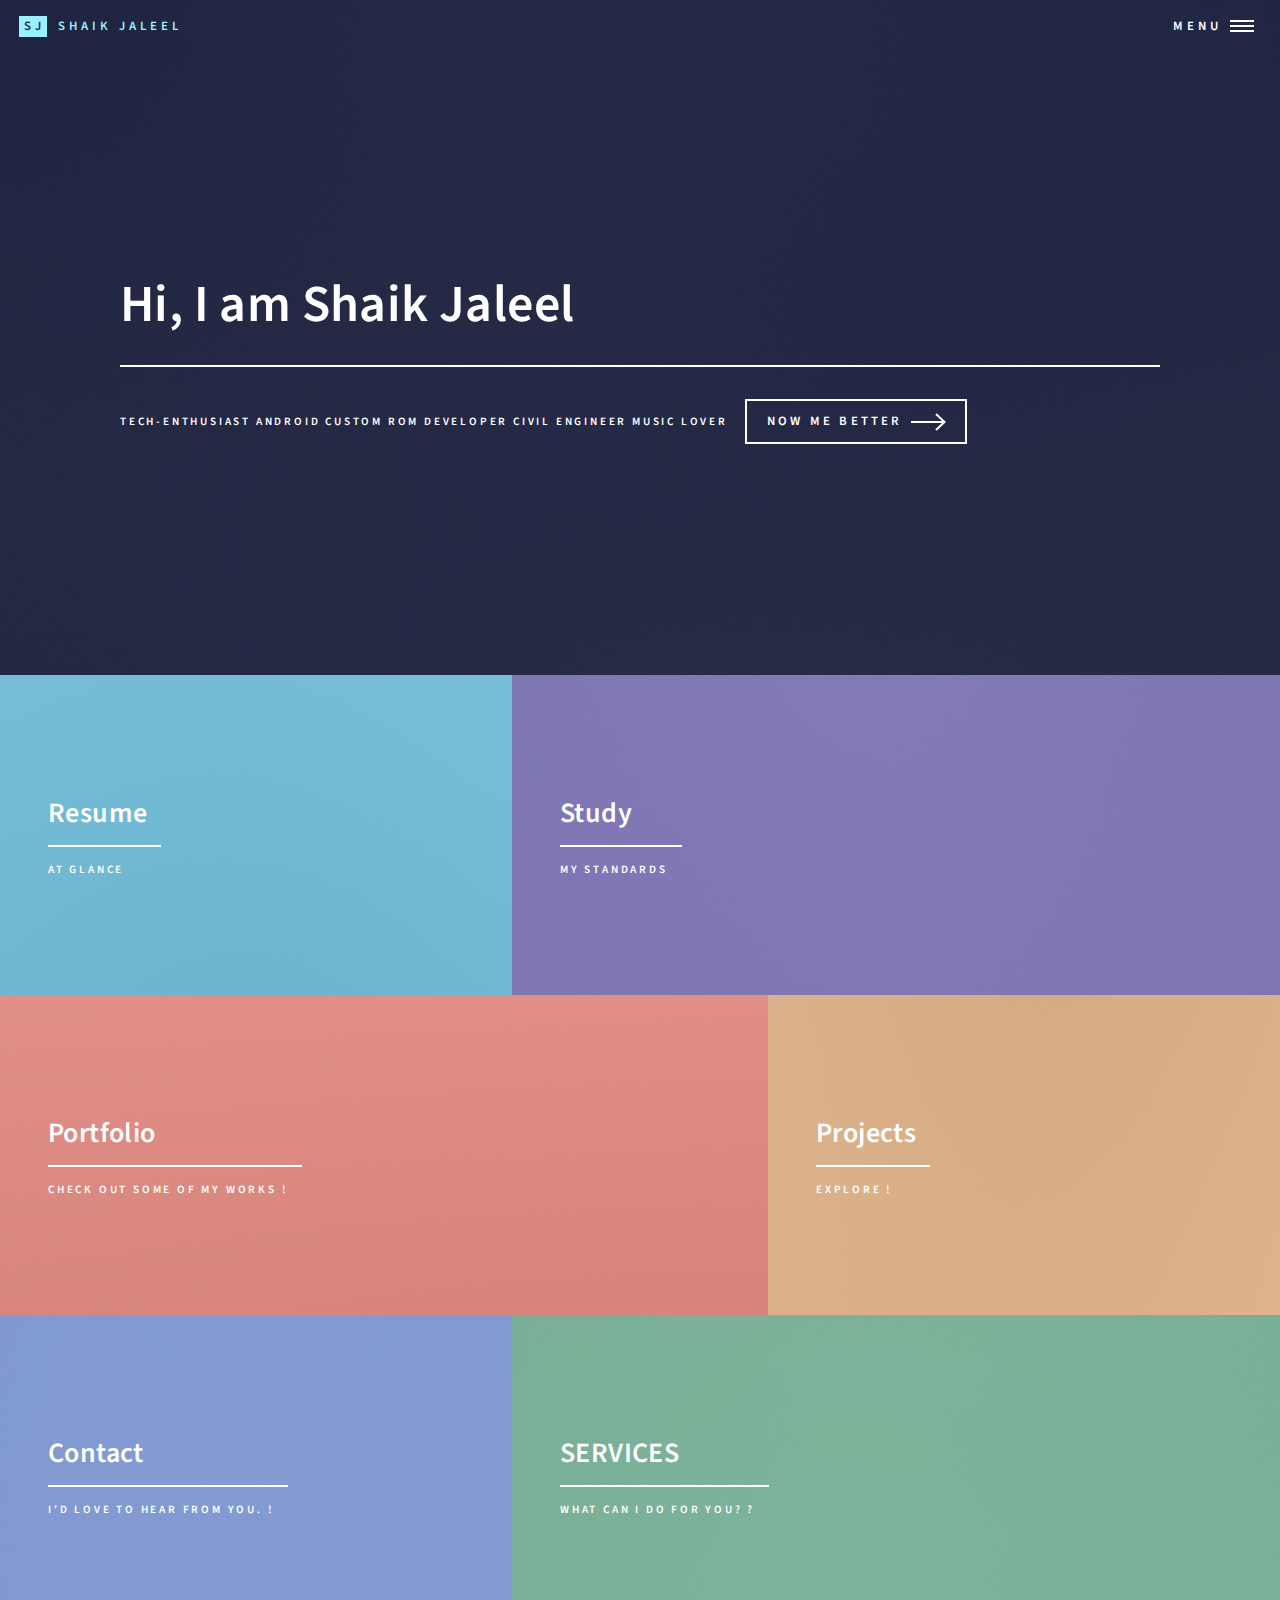
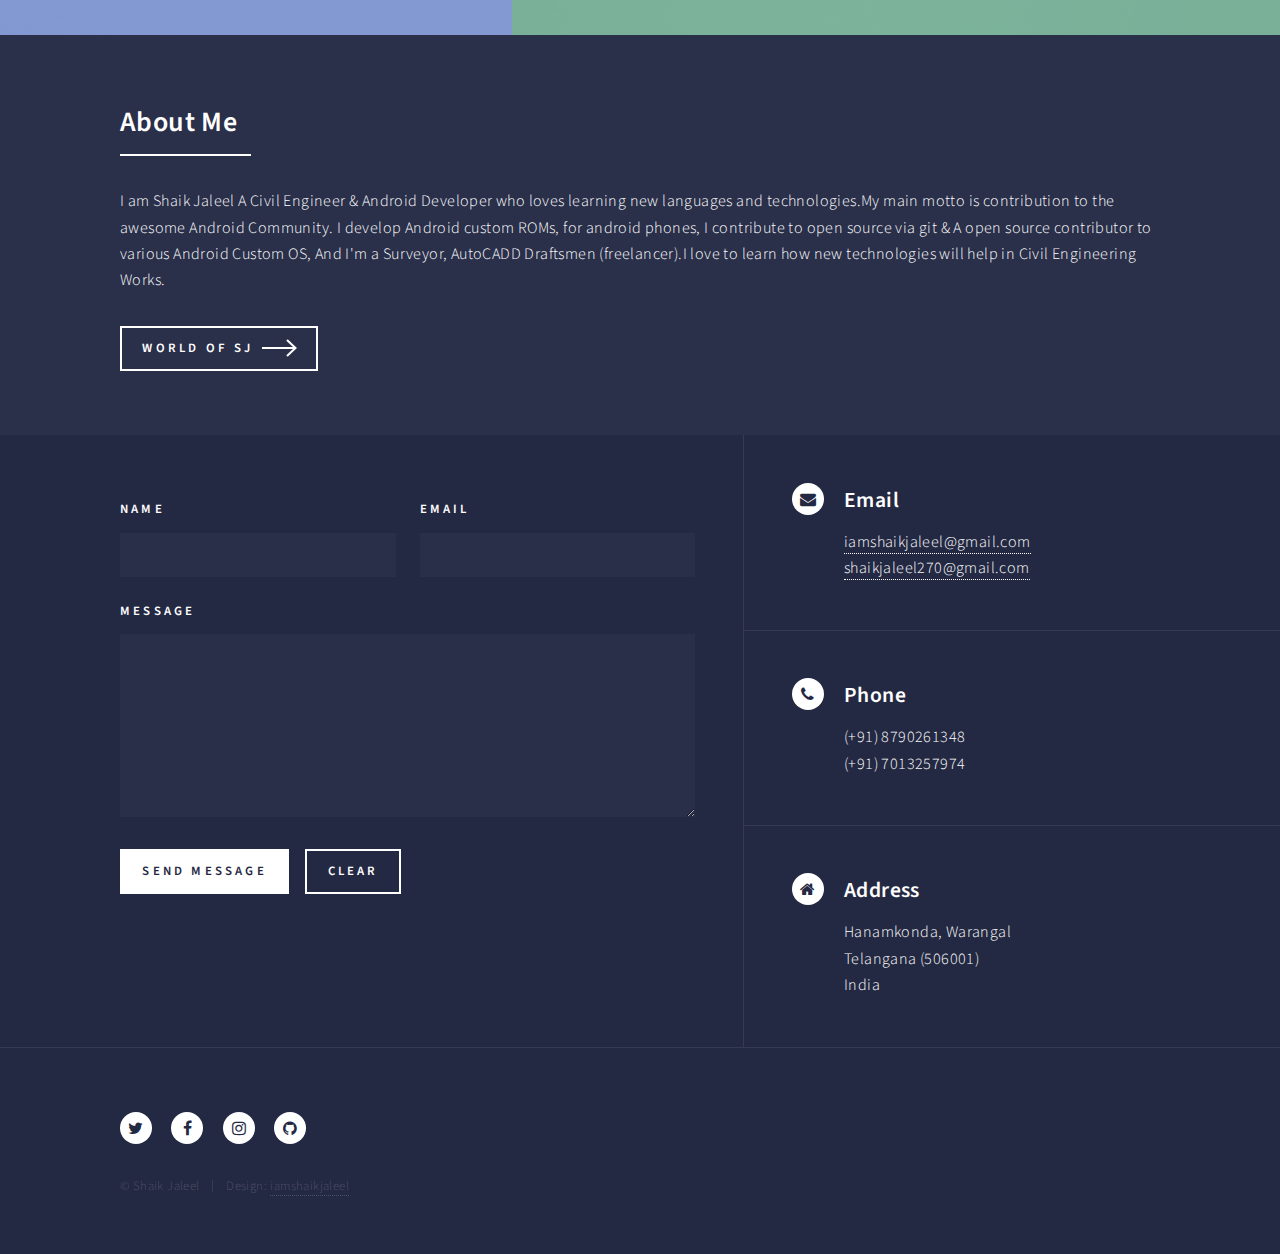
==== index.html @ 9d5ef60d "fix lol" ====
<!DOCTYPE HTML>
<!--
	Forty by HTML5 UP
	html5up.net | @ajlkn
	Free for personal and commercial use under the CCA 3.0 license (html5up.net/license)
-->
<html>

<head>

 <meta name="google-site-verification"
             content="<meta name="google-site-verification" content="e5od22ogJ0ku4isVLLpZlSf-XJxMcxg6AUhNU_CWEAk" />
			 
   <meta charset="utf-8">
	<title>Shaik Jaleel</title>
	<meta name="description" content="Shaik Jaleel is a passionate Tech-Enthusiast and developer.He is interested in Android custom Rom development &amp; web development">
	<meta name="author" content="shaik jaleel">
  <meta name="title" content="shaik jaleel ">
  <meta name="keywords" content="shaik jaleel,iamsj7,iamsj,iamshaikjaleel,jaleel,shaik,jalebi,a6000,xda,web developer,android,custom roms,hanamkonda,warangal,hyderabad,telangana,">
  <meta name="abstract" content="Shaik Jaleel is a passionate Tech-Enthusiast and developer.He is interested in Android custom Rom development &amp; web development">
  <meta name="publisher" content="Shaik Jaleel">
  <meta name="copyright" content="Shaik Jaleel">
  <meta name="revisit-after" content="2 days">
  <meta name="robots" content="index, follow">
	<!--AMP-->
  <link rel="canonical" href="index.html" />
  <style amp-boilerplate>body{-webkit-animation:-amp-start 8s steps(1,end) 0s 1 normal both;-moz-animation:-amp-start 8s steps(1,end) 0s 1 normal both;-ms-animation:-amp-start 8s steps(1,end) 0s 1 normal both;animation:-amp-start 8s steps(1,end) 0s 1 normal both}@-webkit-keyframes -amp-start{from{visibility:hidden}to{visibility:visible}}@-moz-keyframes -amp-start{from{visibility:hidden}to{visibility:visible}}@-ms-keyframes -amp-start{from{visibility:hidden}to{visibility:visible}}@-o-keyframes -amp-start{from{visibility:hidden}to{visibility:visible}}@keyframes -amp-start{from{visibility:hidden}to{visibility:visible}}</style><noscript><style amp-boilerplate>body{-webkit-animation:none;-moz-animation:none;-ms-animation:none;animation:none}</style></noscript>
  <script async src="https://cdn.ampproject.org/v0.js"></script>


   <!-- mobile specific metas
   ================================================== -->
	<meta name="viewport" content="width=device-width, initial-scale=1, maximum-scale=1">
  <!-- Chrome, Firefox OS, Opera and Vivaldi -->
  <meta name="theme-color" content="#000000">
  <!-- Windows Phone -->
  <meta name="msapplication-navbutton-color" content="#000000">
  <!-- iOS Safari -->
  <meta name="apple-mobile-web-app-status-bar-style" content="#000000">
  
  <meta name="msvalidate.01" content="0D26ECF855818B83CFB030E426FFCFA2" />
	
	   <!-- Google Analytics -->
   <script>
     (function(i,s,o,g,r,a,m){i['GoogleAnalyticsObject']=r;i[r]=i[r]||function(){
       (i[r].q=i[r].q||[]).push(arguments)},i[r].l=1*new
       Date();a=s.createElement(o),
         m=s.getElementsByTagName(o)[0];a.async=1;a.src=g;m.parentNode.insertBefore(a,m)
           })(window,document,'script','https://www.google-analytics.com/analytics.js','ga');
             ga('create', 'UA-126021138-1', 'auto');
               ga('send', 'pageview');
               </script>

               <!-- JSON data -->
<script type="application/ld+json">
{
  "@context": "http://schema.org",
  "@type": "Person",
  "name": "Shaik Jaleel",
  "jobTitle": "Freelancer,Android Rom Developer,Web Developer,Civil Engineer",
  "affiliation": "Jawaharlal Nehru Technological University",
  "additionalName": "iamshaikjaleel",
  "url": "http://www.shaikjaleel.cf",
  "homeLocation": "India",
  "address": {
    "@type": "PostalAddress",
    "streetAddress": "#7-6-190",
    "addressLocality": "Hanamkonda, Near Alankar Circle",
    "addressRegion": "Warangal,TG,IN"
  }
}
</script>

</head>
	<head>
		<title>Shaik Jaleel</title>
		<meta charset="utf-8" />
		<meta name="viewport" content="width=device-width, initial-scale=1, user-scalable=no" />
		<link rel="stylesheet" href="assets/css/main.css" />
		<noscript><link rel="stylesheet" href="assets/css/noscript.css" /></noscript>
	</head>
	<body class="is-preload">

		<!-- Wrapper -->
			<div id="wrapper">

				<!-- Header -->
					<header id="header" class="alt">
						<a href="index.html" class="logo"><strong> SJ </strong> <span>Shaik Jaleel</span></a>
						<nav>
							<a href="#menu">Menu</a>
						</nav>
					</header>

				<!-- Menu -->
					<nav id="menu">
						<ul class="links">
							<li><a href="index.html">Home</a></li>
							<li><a href="resume.html">Resume</a></li>
							<li><a href="portfolio.html">Portfolio</a></li>
							<li><a href="projects.html">Projects</a></li>
							<li><a href="explore.html">Explore</a></li>
							<li><a href="contact.html">Contact</a></li>
							
							
						</ul>
					</nav>

				<!-- Banner -->
					<section id="banner" class="major">
						<div class="inner">
							<header class="major">
								<h1>Hi, I am Shaik Jaleel</h1>
							</header>
							<div class="content">
								<p class="intro-position">
                               <span>Tech-Enthusiast</span>
	   				<span>Android Custom Rom Developer</span>
	   				<span>Civil Engineer</span>
                     <span>Music Lover</span>
	   			</p>

								<ul class="actions">
									<li><a href="#one" class="button next scrolly">Now Me Better</a></li>
								</ul>
							</div>
						</div>
					</section>

				<!-- Main -->
					<div id="main">

						<!-- One -->
							<section id="one" class="tiles">
								<article>
									<span class="image">
										<img src="images/pic01.jpg" alt="" />
									</span>
									<header class="major">
										<h3><a href="resume.html" class="link">Resume</a></h3>
										<p>At Glance</p>
									</header>
								</article>
								<article>
									<span class="image">
										<img src="images/pic02.jpg" alt="" />
									</span>
									<header class="major">
										<h3><a href="resume.html" class="link">Study</a></h3>
										<p>My Standards</p>
									</header>
								</article>
								<article>
									<span class="image">
										<img src="images/pic03.jpg" alt="" />
									</span>
									<header class="major">
										<h3><a href="portfolio.html" class="link">Portfolio</a></h3>
										<p>Check Out Some of My Works !</p>
									</header>
								</article>
								<article>
									<span class="image">
										<img src="images/pic04.jpg" alt="" />
									</span>
									<header class="major">
										<h3><a href="projects.html" class="link">Projects</a></h3>
										<p>Explore !</p>
									</header>
								</article>
								<article>
									<span class="image">
										<img src="images/pic05.jpg" alt="" />
									</span>
									<header class="major">
										<h3><a href="contact.html" class="link">Contact</a></h3>
										<p>I'd Love To Hear From You. !</p>
									</header>
								</article>
								<article>
									<span class="image">
										<img src="images/pic06.jpg" alt="" />
									</span>
									<header class="major">
										<h3><a href="services.html" class="link">SERVICES</a></h3>
										<p>What Can I Do For You? ?</p>
									</header>
								</article>								
							</section>

						<!-- Two -->
							<section id="two">
								<div class="inner">
									<header class="major">
										<h2>About Me</h2>
									</header>
									<p id="content"> I am Shaik Jaleel A Civil Engineer & Android Developer who loves learning new languages and technologies.My main motto is contribution to the awesome Android Community. I develop Android custom ROMs, for android phones, I contribute to open source via git & A open source contributor to various Android Custom OS, And I'm a Surveyor, AutoCADD Draftsmen (freelancer).I love to learn how new technologies will help in Civil Engineering Works.</</p>
									<ul class="actions">
										<li><a href="#menu" class="button next">World Of SJ</a></li>
									</ul>
								</div>
							</section>

					</div>

				<!-- Contact -->
					<section id="contact">
						<div class="inner">
							<section>
								<form method="post" action="#">
									<div class="fields">
										<div class="field half">
											<label for="name">Name</label>
											<input type="text" name="name" id="name" />
										</div>
										<div class="field half">
											<label for="email">Email</label>
											<input type="text" name="email" id="email" />
										</div>
										<div class="field">
											<label for="message">Message</label>
											<textarea name="message" id="message" rows="6"></textarea>
										</div>
									</div>
									<ul class="actions">
										<li><input type="submit" value="Send Message" class="primary" /></li>
										<li><input type="reset" value="Clear" /></li>
									</ul>
								</form>
							</section>
							<section class="split">
								<section>
									<div class="contact-method">
										<span class="icon alt fa-envelope"></span>
										<h3>Email</h3>
										<a href="#">iamshaikjaleel@gmail.com</a>
										<a href="#">shaikjaleel270@gmail.com</a>
									</div>
								</section>
								<section>
									<div class="contact-method">
										<span class="icon alt fa-phone"></span>
										<h3>Phone</h3>
										<span>(+91) 8790261348</span><br />
										<span>(+91) 7013257974</span>
										
									</div>
								</section>
								<section>
									<div class="contact-method">
										<span class="icon alt fa-home"></span>
										<h3>Address</h3>
										<span>Hanamkonda, Warangal<br />
										Telangana (506001)<br />
										India</span>
									</div>
								</section>
							</section>
						</div>
					</section>

				<!-- Footer -->
					<footer id="footer">
						<div class="inner">
							<ul class="icons">
								<li><a href="https://twitter.com/iamshaikjaleel" class="icon alt fa-twitter"><span class="label">Twitter</span></a></li>
								<li><a href="https://facebook.com/iamsjz" class="icon alt fa-facebook"><span class="label">Facebook</span></a></li>
								<li><a href="https://instagram.com/iamshaikjaleel" class="icon alt fa-instagram"><span class="label">Instagram</span></a></li>
								<li><a href="https://github.com/iamsj7" class="icon alt fa-github"><span class="label">GitHub</span></a></li>
							</ul>
							<ul class="copyright">
								<li>&copy; Shaik Jaleel</li><li>Design: <a href="https://github.com/iamsj7">iamshaikjaleel</a></li>
							</ul>
						</div>
					</footer>

			</div>

		<!-- Scripts -->
			<script src="assets/js/jquery.min.js"></script>
			<script src="assets/js/jquery.scrolly.min.js"></script>
			<script src="assets/js/jquery.scrollex.min.js"></script>
			<script src="assets/js/browser.min.js"></script>
			<script src="assets/js/breakpoints.min.js"></script>
			<script src="assets/js/util.js"></script>
			<script src="assets/js/main.js"></script>

	</body>
</html>
---- assets/css/main.css ----
@import url(font-awesome.min.css);
@import url("https://fonts.googleapis.com/css?family=Source+Sans+Pro:300,300italic,600,600italic");

/*
	Forty by HTML5 UP
	html5up.net | @ajlkn
	Free for personal and commercial use under the CCA 3.0 license (html5up.net/license)
*/

html, body, div, span, applet, object,
iframe, h1, h2, h3, h4, h5, h6, p, blockquote,
pre, a, abbr, acronym, address, big, cite,
code, del, dfn, em, img, ins, kbd, q, s, samp,
small, strike, strong, sub, sup, tt, var, b,
u, i, center, dl, dt, dd, ol, ul, li, fieldset,
form, label, legend, table, caption, tbody,
tfoot, thead, tr, th, td, article, aside,
canvas, details, embed, figure, figcaption,
footer, header, hgroup, menu, nav, output, ruby,
section, summary, time, mark, audio, video {
	margin: 0;
	padding: 0;
	border: 0;
	font-size: 100%;
	font: inherit;
	vertical-align: baseline;}

article, aside, details, figcaption, figure,
footer, header, hgroup, menu, nav, section {
	display: block;}

body {
	line-height: 1;
}

ol, ul {
	list-style: none;
}

blockquote, q {
	quotes: none;
}

	blockquote:before, blockquote:after, q:before, q:after {
		content: '';
		content: none;
	}

table {
	border-collapse: collapse;
	border-spacing: 0;
}

body {
	-webkit-text-size-adjust: none;
}

mark {
	background-color: transparent;
	color: inherit;
}

input::-moz-focus-inner {
	border: 0;
	padding: 0;
}

input, select, textarea {
	-moz-appearance: none;
	-webkit-appearance: none;
	-ms-appearance: none;
	appearance: none;
}

/* Basic */

	@-ms-viewport {
		width: device-width;
	}

	body {
		-ms-overflow-style: scrollbar;
	}

	@media screen and (max-width: 480px) {

		html, body {
			min-width: 320px;
		}

	}

	html {
		box-sizing: border-box;
	}

	*, *:before, *:after {
		box-sizing: inherit;
	}

	body {
		background: #242943;
	}

		body.is-preload *, body.is-preload *:before, body.is-preload *:after {
			-moz-animation: none !important;
			-webkit-animation: none !important;
			-ms-animation: none !important;
			animation: none !important;
			-moz-transition: none !important;
			-webkit-transition: none !important;
			-ms-transition: none !important;
			transition: none !important;
		}

/* Type */

	body, input, select, textarea {
		color: #ffffff;
		font-family: "Source Sans Pro", Helvetica, sans-serif;
		font-size: 17pt;
		font-weight: 300;
		letter-spacing: 0.025em;
		line-height: 1.65;
	}

		@media screen and (max-width: 1680px) {

			body, input, select, textarea {
				font-size: 14pt;
			}

		}

		@media screen and (max-width: 1280px) {

			body, input, select, textarea {
				font-size: 12pt;
			}

		}

		@media screen and (max-width: 360px) {

			body, input, select, textarea {
				font-size: 11pt;
			}

		}

	a {
		-moz-transition: color 0.2s ease-in-out, border-bottom-color 0.2s ease-in-out;
		-webkit-transition: color 0.2s ease-in-out, border-bottom-color 0.2s ease-in-out;
		-ms-transition: color 0.2s ease-in-out, border-bottom-color 0.2s ease-in-out;
		transition: color 0.2s ease-in-out, border-bottom-color 0.2s ease-in-out;
		border-bottom: dotted 1px;
		color: inherit;
		text-decoration: none;
	}

		a:hover {
			border-bottom-color: transparent;
			color: #9bf1ff !important;
		}

		a:active {
			color: #53e3fb !important;
		}

	strong, b {
		color: #ffffff;
		font-weight: 600;
	}

	em, i {
		font-style: italic;
	}

	p {
		margin: 0 0 2em 0;
	}

	h1, h2, h3, h4, h5, h6 {
		color: #ffffff;
		font-weight: 600;
		line-height: 1.65;
		margin: 0 0 1em 0;
	}

		h1 a, h2 a, h3 a, h4 a, h5 a, h6 a {
			color: inherit;
			border-bottom: 0;
		}

	h1 {
		font-size: 2.5em;
	}

	h2 {
		font-size: 1.75em;
	}

	h3 {
		font-size: 1.35em;
	}

	h4 {
		font-size: 1.1em;
	}

	h5 {
		font-size: 0.9em;
	}

	h6 {
		font-size: 0.7em;
	}

	@media screen and (max-width: 736px) {

		h1 {
			font-size: 2em;
		}

		h2 {
			font-size: 1.5em;
		}

		h3 {
			font-size: 1.25em;
		}

	}

	sub {
		font-size: 0.8em;
		position: relative;
		top: 0.5em;
	}

	sup {
		font-size: 0.8em;
		position: relative;
		top: -0.5em;
	}

	blockquote {
		border-left: solid 4px rgba(212, 212, 255, 0.1);
		font-style: italic;
		margin: 0 0 2em 0;
		padding: 0.5em 0 0.5em 2em;
	}

	code {
		background: rgba(212, 212, 255, 0.035);
		font-family: "Courier New", monospace;
		font-size: 0.9em;
		margin: 0 0.25em;
		padding: 0.25em 0.65em;
	}

	pre {
		-webkit-overflow-scrolling: touch;
		font-family: "Courier New", monospace;
		font-size: 0.9em;
		margin: 0 0 2em 0;
	}

		pre code {
			display: block;
			line-height: 1.75;
			padding: 1em 1.5em;
			overflow-x: auto;
		}

	hr {
		border: 0;
		border-bottom: solid 1px rgba(212, 212, 255, 0.1);
		margin: 2em 0;
	}

		hr.major {
			margin: 3em 0;
		}

	.align-left {
		text-align: left;
	}

	.align-center {
		text-align: center;
	}

	.align-right {
		text-align: right;
	}

	
/**
 * skillbars - (_skillbars.scss)
 * -------------------------------------------------------------------
 */
.skill-bars {
	list-style: none;
	margin: 6rem 0 3rem;
}
.skill-bars li {
	height: .6rem;
	background: #FFFFFF;
	width: 100%;
	margin-bottom: 6rem;
	padding: 0;
	position: relative;
}
.skill-bars li strong {
	position: absolute;
	left: 0;
	top: -3rem;
	font-family: "Courier New", monospace;
	color: #FFFFFF;
	text-transform: uppercase;
	letter-spacing: .2rem;
	font-size: 1.5rem;
	line-height: 2.4rem;
}
.skill-bars li .progress {
	background: #81DAF5;
	position: relative;
	height: 100%;
}
.skill-bars li .progress span {
	position: absolute;
	right: 0;
	top: -3.6rem;
	display: block;
	font-family: "poppins-regular", sans-serif;
	color: #81DAF5
	;
	font-size: 1.1rem;
	line-height: 1;
	background: #FFFFFF;
	padding: .6rem .6rem;
	border-radius: 3px;
}
.skill-bars li .progress span::after {
	position: absolute;
	left: 50%;
	bottom: -5px;
	margin-left: -5px;
	border-right: 5px solid transparent;
	border-left: 5px solid transparent;
	border-top: 5px solid #313131;
	content: "";
}

.skill-bars li .percent5   { width: 5%; }
.skill-bars li .percent10  { width: 10%; }
.skill-bars li .percent15  { width: 15%; }
.skill-bars li .percent20  { width: 20%; }
.skill-bars li .percent25  { width: 25%; }
.skill-bars li .percent30  { width: 30%; }
.skill-bars li .percent35  { width: 35%; }
.skill-bars li .percent40  { width: 40%; }
.skill-bars li .percent45  { width: 45%; }
.skill-bars li .percent50  { width: 50%; }
.skill-bars li .percent55  { width: 55%; }
.skill-bars li .percent60  { width: 60%; }
.skill-bars li .percent65  { width: 65%; }
.skill-bars li .percent70  { width: 70%; }
.skill-bars li .percent75  { width: 75%; }
.skill-bars li .percent80  { width: 80%; }
.skill-bars li .percent85  { width: 85%; }
.skill-bars li .percent90  { width: 90%; }
.skill-bars li .percent95  { width: 95%; }
.skill-bars li .percent100 { width: 100%; }	

/* Row */

	.row {
		display: flex;
		flex-wrap: wrap;
		box-sizing: border-box;
		align-items: stretch;
	}

		.row > * {
			box-sizing: border-box;
		}

		.row.gtr-uniform > * > :last-child {
			margin-bottom: 0;
		}

		.row.aln-left {
			justify-content: flex-start;
		}

		.row.aln-center {
			justify-content: center;
		}

		.row.aln-right {
			justify-content: flex-end;
		}

		.row.aln-top {
			align-items: flex-start;
		}

		.row.aln-middle {
			align-items: center;
		}

		.row.aln-bottom {
			align-items: flex-end;
		}

		.row > .imp {
			order: -1;
		}

		.row > .col-1 {
			width: 8.3333333333%;
		}

		.row > .off-1 {
			margin-left: 8.3333333333%;
		}

		.row > .col-2 {
			width: 16.6666666667%;
		}

		.row > .off-2 {
			margin-left: 16.6666666667%;
		}

		.row > .col-3 {
			width: 25%;
		}

		.row > .off-3 {
			margin-left: 25%;
		}

		.row > .col-4 {
			width: 33.3333333333%;
		}

		.row > .off-4 {
			margin-left: 33.3333333333%;
		}

		.row > .col-5 {
			width: 41.6666666667%;
		}

		.row > .off-5 {
			margin-left: 41.6666666667%;
		}

		.row > .col-6 {
			width: 50%;
		}

		.row > .off-6 {
			margin-left: 50%;
		}

		.row > .col-7 {
			width: 58.3333333333%;
		}

		.row > .off-7 {
			margin-left: 58.3333333333%;
		}

		.row > .col-8 {
			width: 66.6666666667%;
		}

		.row > .off-8 {
			margin-left: 66.6666666667%;
		}

		.row > .col-9 {
			width: 75%;
		}

		.row > .off-9 {
			margin-left: 75%;
		}

		.row > .col-10 {
			width: 83.3333333333%;
		}

		.row > .off-10 {
			margin-left: 83.3333333333%;
		}

		.row > .col-11 {
			width: 91.6666666667%;
		}

		.row > .off-11 {
			margin-left: 91.6666666667%;
		}

		.row > .col-12 {
			width: 100%;
		}

		.row > .off-12 {
			margin-left: 100%;
		}

		.row.gtr-0 {
			margin-top: 0;
			margin-left: 0em;
		}

			.row.gtr-0 > * {
				padding: 0 0 0 0em;
			}

			.row.gtr-0.gtr-uniform {
				margin-top: 0em;
			}

				.row.gtr-0.gtr-uniform > * {
					padding-top: 0em;
				}

		.row.gtr-25 {
			margin-top: 0;
			margin-left: -0.5em;
		}

			.row.gtr-25 > * {
				padding: 0 0 0 0.5em;
			}

			.row.gtr-25.gtr-uniform {
				margin-top: -0.5em;
			}

				.row.gtr-25.gtr-uniform > * {
					padding-top: 0.5em;
				}

		.row.gtr-50 {
			margin-top: 0;
			margin-left: -1em;
		}

			.row.gtr-50 > * {
				padding: 0 0 0 1em;
			}

			.row.gtr-50.gtr-uniform {
				margin-top: -1em;
			}

				.row.gtr-50.gtr-uniform > * {
					padding-top: 1em;
				}

		.row {
			margin-top: 0;
			margin-left: -2em;
		}

			.row > * {
				padding: 0 0 0 2em;
			}

			.row.gtr-uniform {
				margin-top: -2em;
			}

				.row.gtr-uniform > * {
					padding-top: 2em;
				}

		.row.gtr-150 {
			margin-top: 0;
			margin-left: -3em;
		}

			.row.gtr-150 > * {
				padding: 0 0 0 3em;
			}

			.row.gtr-150.gtr-uniform {
				margin-top: -3em;
			}

				.row.gtr-150.gtr-uniform > * {
					padding-top: 3em;
				}

		.row.gtr-200 {
			margin-top: 0;
			margin-left: -4em;
		}

			.row.gtr-200 > * {
				padding: 0 0 0 4em;
			}

			.row.gtr-200.gtr-uniform {
				margin-top: -4em;
			}

				.row.gtr-200.gtr-uniform > * {
					padding-top: 4em;
				}

		@media screen and (max-width: 1680px) {

			.row {
				display: flex;
				flex-wrap: wrap;
				box-sizing: border-box;
				align-items: stretch;
			}

				.row > * {
					box-sizing: border-box;
				}

				.row.gtr-uniform > * > :last-child {
					margin-bottom: 0;
				}

				.row.aln-left {
					justify-content: flex-start;
				}

				.row.aln-center {
					justify-content: center;
				}

				.row.aln-right {
					justify-content: flex-end;
				}

				.row.aln-top {
					align-items: flex-start;
				}

				.row.aln-middle {
					align-items: center;
				}

				.row.aln-bottom {
					align-items: flex-end;
				}

				.row > .imp-xlarge {
					order: -1;
				}

				.row > .col-1-xlarge {
					width: 8.3333333333%;
				}

				.row > .off-1-xlarge {
					margin-left: 8.3333333333%;
				}

				.row > .col-2-xlarge {
					width: 16.6666666667%;
				}

				.row > .off-2-xlarge {
					margin-left: 16.6666666667%;
				}

				.row > .col-3-xlarge {
					width: 25%;
				}

				.row > .off-3-xlarge {
					margin-left: 25%;
				}

				.row > .col-4-xlarge {
					width: 33.3333333333%;
				}

				.row > .off-4-xlarge {
					margin-left: 33.3333333333%;
				}

				.row > .col-5-xlarge {
					width: 41.6666666667%;
				}

				.row > .off-5-xlarge {
					margin-left: 41.6666666667%;
				}

				.row > .col-6-xlarge {
					width: 50%;
				}

				.row > .off-6-xlarge {
					margin-left: 50%;
				}

				.row > .col-7-xlarge {
					width: 58.3333333333%;
				}

				.row > .off-7-xlarge {
					margin-left: 58.3333333333%;
				}

				.row > .col-8-xlarge {
					width: 66.6666666667%;
				}

				.row > .off-8-xlarge {
					margin-left: 66.6666666667%;
				}

				.row > .col-9-xlarge {
					width: 75%;
				}

				.row > .off-9-xlarge {
					margin-left: 75%;
				}

				.row > .col-10-xlarge {
					width: 83.3333333333%;
				}

				.row > .off-10-xlarge {
					margin-left: 83.3333333333%;
				}

				.row > .col-11-xlarge {
					width: 91.6666666667%;
				}

				.row > .off-11-xlarge {
					margin-left: 91.6666666667%;
				}

				.row > .col-12-xlarge {
					width: 100%;
				}

				.row > .off-12-xlarge {
					margin-left: 100%;
				}

				.row.gtr-0 {
					margin-top: 0;
					margin-left: 0em;
				}

					.row.gtr-0 > * {
						padding: 0 0 0 0em;
					}

					.row.gtr-0.gtr-uniform {
						margin-top: 0em;
					}

						.row.gtr-0.gtr-uniform > * {
							padding-top: 0em;
						}

				.row.gtr-25 {
					margin-top: 0;
					margin-left: -0.5em;
				}

					.row.gtr-25 > * {
						padding: 0 0 0 0.5em;
					}

					.row.gtr-25.gtr-uniform {
						margin-top: -0.5em;
					}

						.row.gtr-25.gtr-uniform > * {
							padding-top: 0.5em;
						}

				.row.gtr-50 {
					margin-top: 0;
					margin-left: -1em;
				}

					.row.gtr-50 > * {
						padding: 0 0 0 1em;
					}

					.row.gtr-50.gtr-uniform {
						margin-top: -1em;
					}

						.row.gtr-50.gtr-uniform > * {
							padding-top: 1em;
						}

				.row {
					margin-top: 0;
					margin-left: -2em;
				}

					.row > * {
						padding: 0 0 0 2em;
					}

					.row.gtr-uniform {
						margin-top: -2em;
					}

						.row.gtr-uniform > * {
							padding-top: 2em;
						}

				.row.gtr-150 {
					margin-top: 0;
					margin-left: -3em;
				}

					.row.gtr-150 > * {
						padding: 0 0 0 3em;
					}

					.row.gtr-150.gtr-uniform {
						margin-top: -3em;
					}

						.row.gtr-150.gtr-uniform > * {
							padding-top: 3em;
						}

				.row.gtr-200 {
					margin-top: 0;
					margin-left: -4em;
				}

					.row.gtr-200 > * {
						padding: 0 0 0 4em;
					}

					.row.gtr-200.gtr-uniform {
						margin-top: -4em;
					}

						.row.gtr-200.gtr-uniform > * {
							padding-top: 4em;
						}

		}

		@media screen and (max-width: 1280px) {

			.row {
				display: flex;
				flex-wrap: wrap;
				box-sizing: border-box;
				align-items: stretch;
			}

				.row > * {
					box-sizing: border-box;
				}

				.row.gtr-uniform > * > :last-child {
					margin-bottom: 0;
				}

				.row.aln-left {
					justify-content: flex-start;
				}

				.row.aln-center {
					justify-content: center;
				}

				.row.aln-right {
					justify-content: flex-end;
				}

				.row.aln-top {
					align-items: flex-start;
				}

				.row.aln-middle {
					align-items: center;
				}

				.row.aln-bottom {
					align-items: flex-end;
				}

				.row > .imp-large {
					order: -1;
				}

				.row > .col-1-large {
					width: 8.3333333333%;
				}

				.row > .off-1-large {
					margin-left: 8.3333333333%;
				}

				.row > .col-2-large {
					width: 16.6666666667%;
				}

				.row > .off-2-large {
					margin-left: 16.6666666667%;
				}

				.row > .col-3-large {
					width: 25%;
				}

				.row > .off-3-large {
					margin-left: 25%;
				}

				.row > .col-4-large {
					width: 33.3333333333%;
				}

				.row > .off-4-large {
					margin-left: 33.3333333333%;
				}

				.row > .col-5-large {
					width: 41.6666666667%;
				}

				.row > .off-5-large {
					margin-left: 41.6666666667%;
				}

				.row > .col-6-large {
					width: 50%;
				}

				.row > .off-6-large {
					margin-left: 50%;
				}

				.row > .col-7-large {
					width: 58.3333333333%;
				}

				.row > .off-7-large {
					margin-left: 58.3333333333%;
				}

				.row > .col-8-large {
					width: 66.6666666667%;
				}

				.row > .off-8-large {
					margin-left: 66.6666666667%;
				}

				.row > .col-9-large {
					width: 75%;
				}

				.row > .off-9-large {
					margin-left: 75%;
				}

				.row > .col-10-large {
					width: 83.3333333333%;
				}

				.row > .off-10-large {
					margin-left: 83.3333333333%;
				}

				.row > .col-11-large {
					width: 91.6666666667%;
				}

				.row > .off-11-large {
					margin-left: 91.6666666667%;
				}

				.row > .col-12-large {
					width: 100%;
				}

				.row > .off-12-large {
					margin-left: 100%;
				}

				.row.gtr-0 {
					margin-top: 0;
					margin-left: 0em;
				}

					.row.gtr-0 > * {
						padding: 0 0 0 0em;
					}

					.row.gtr-0.gtr-uniform {
						margin-top: 0em;
					}

						.row.gtr-0.gtr-uniform > * {
							padding-top: 0em;
						}

				.row.gtr-25 {
					margin-top: 0;
					margin-left: -0.375em;
				}

					.row.gtr-25 > * {
						padding: 0 0 0 0.375em;
					}

					.row.gtr-25.gtr-uniform {
						margin-top: -0.375em;
					}

						.row.gtr-25.gtr-uniform > * {
							padding-top: 0.375em;
						}

				.row.gtr-50 {
					margin-top: 0;
					margin-left: -0.75em;
				}

					.row.gtr-50 > * {
						padding: 0 0 0 0.75em;
					}

					.row.gtr-50.gtr-uniform {
						margin-top: -0.75em;
					}

						.row.gtr-50.gtr-uniform > * {
							padding-top: 0.75em;
						}

				.row {
					margin-top: 0;
					margin-left: -1.5em;
				}

					.row > * {
						padding: 0 0 0 1.5em;
					}

					.row.gtr-uniform {
						margin-top: -1.5em;
					}

						.row.gtr-uniform > * {
							padding-top: 1.5em;
						}

				.row.gtr-150 {
					margin-top: 0;
					margin-left: -2.25em;
				}

					.row.gtr-150 > * {
						padding: 0 0 0 2.25em;
					}

					.row.gtr-150.gtr-uniform {
						margin-top: -2.25em;
					}

						.row.gtr-150.gtr-uniform > * {
							padding-top: 2.25em;
						}

				.row.gtr-200 {
					margin-top: 0;
					margin-left: -3em;
				}

					.row.gtr-200 > * {
						padding: 0 0 0 3em;
					}

					.row.gtr-200.gtr-uniform {
						margin-top: -3em;
					}

						.row.gtr-200.gtr-uniform > * {
							padding-top: 3em;
						}

		}

		@media screen and (max-width: 980px) {

			.row {
				display: flex;
				flex-wrap: wrap;
				box-sizing: border-box;
				align-items: stretch;
			}

				.row > * {
					box-sizing: border-box;
				}

				.row.gtr-uniform > * > :last-child {
					margin-bottom: 0;
				}

				.row.aln-left {
					justify-content: flex-start;
				}

				.row.aln-center {
					justify-content: center;
				}

				.row.aln-right {
					justify-content: flex-end;
				}

				.row.aln-top {
					align-items: flex-start;
				}

				.row.aln-middle {
					align-items: center;
				}

				.row.aln-bottom {
					align-items: flex-end;
				}

				.row > .imp-medium {
					order: -1;
				}

				.row > .col-1-medium {
					width: 8.3333333333%;
				}

				.row > .off-1-medium {
					margin-left: 8.3333333333%;
				}

				.row > .col-2-medium {
					width: 16.6666666667%;
				}

				.row > .off-2-medium {
					margin-left: 16.6666666667%;
				}

				.row > .col-3-medium {
					width: 25%;
				}

				.row > .off-3-medium {
					margin-left: 25%;
				}

				.row > .col-4-medium {
					width: 33.3333333333%;
				}

				.row > .off-4-medium {
					margin-left: 33.3333333333%;
				}

				.row > .col-5-medium {
					width: 41.6666666667%;
				}

				.row > .off-5-medium {
					margin-left: 41.6666666667%;
				}

				.row > .col-6-medium {
					width: 50%;
				}

				.row > .off-6-medium {
					margin-left: 50%;
				}

				.row > .col-7-medium {
					width: 58.3333333333%;
				}

				.row > .off-7-medium {
					margin-left: 58.3333333333%;
				}

				.row > .col-8-medium {
					width: 66.6666666667%;
				}

				.row > .off-8-medium {
					margin-left: 66.6666666667%;
				}

				.row > .col-9-medium {
					width: 75%;
				}

				.row > .off-9-medium {
					margin-left: 75%;
				}

				.row > .col-10-medium {
					width: 83.3333333333%;
				}

				.row > .off-10-medium {
					margin-left: 83.3333333333%;
				}

				.row > .col-11-medium {
					width: 91.6666666667%;
				}

				.row > .off-11-medium {
					margin-left: 91.6666666667%;
				}

				.row > .col-12-medium {
					width: 100%;
				}

				.row > .off-12-medium {
					margin-left: 100%;
				}

				.row.gtr-0 {
					margin-top: 0;
					margin-left: 0em;
				}

					.row.gtr-0 > * {
						padding: 0 0 0 0em;
					}

					.row.gtr-0.gtr-uniform {
						margin-top: 0em;
					}

						.row.gtr-0.gtr-uniform > * {
							padding-top: 0em;
						}

				.row.gtr-25 {
					margin-top: 0;
					margin-left: -0.375em;
				}

					.row.gtr-25 > * {
						padding: 0 0 0 0.375em;
					}

					.row.gtr-25.gtr-uniform {
						margin-top: -0.375em;
					}

						.row.gtr-25.gtr-uniform > * {
							padding-top: 0.375em;
						}

				.row.gtr-50 {
					margin-top: 0;
					margin-left: -0.75em;
				}

					.row.gtr-50 > * {
						padding: 0 0 0 0.75em;
					}

					.row.gtr-50.gtr-uniform {
						margin-top: -0.75em;
					}

						.row.gtr-50.gtr-uniform > * {
							padding-top: 0.75em;
						}

				.row {
					margin-top: 0;
					margin-left: -1.5em;
				}

					.row > * {
						padding: 0 0 0 1.5em;
					}

					.row.gtr-uniform {
						margin-top: -1.5em;
					}

						.row.gtr-uniform > * {
							padding-top: 1.5em;
						}

				.row.gtr-150 {
					margin-top: 0;
					margin-left: -2.25em;
				}

					.row.gtr-150 > * {
						padding: 0 0 0 2.25em;
					}

					.row.gtr-150.gtr-uniform {
						margin-top: -2.25em;
					}

						.row.gtr-150.gtr-uniform > * {
							padding-top: 2.25em;
						}

				.row.gtr-200 {
					margin-top: 0;
					margin-left: -3em;
				}

					.row.gtr-200 > * {
						padding: 0 0 0 3em;
					}

					.row.gtr-200.gtr-uniform {
						margin-top: -3em;
					}

						.row.gtr-200.gtr-uniform > * {
							padding-top: 3em;
						}

		}

		@media screen and (max-width: 736px) {

			.row {
				display: flex;
				flex-wrap: wrap;
				box-sizing: border-box;
				align-items: stretch;
			}

				.row > * {
					box-sizing: border-box;
				}

				.row.gtr-uniform > * > :last-child {
					margin-bottom: 0;
				}

				.row.aln-left {
					justify-content: flex-start;
				}

				.row.aln-center {
					justify-content: center;
				}

				.row.aln-right {
					justify-content: flex-end;
				}

				.row.aln-top {
					align-items: flex-start;
				}

				.row.aln-middle {
					align-items: center;
				}

				.row.aln-bottom {
					align-items: flex-end;
				}

				.row > .imp-small {
					order: -1;
				}

				.row > .col-1-small {
					width: 8.3333333333%;
				}

				.row > .off-1-small {
					margin-left: 8.3333333333%;
				}

				.row > .col-2-small {
					width: 16.6666666667%;
				}

				.row > .off-2-small {
					margin-left: 16.6666666667%;
				}

				.row > .col-3-small {
					width: 25%;
				}

				.row > .off-3-small {
					margin-left: 25%;
				}

				.row > .col-4-small {
					width: 33.3333333333%;
				}

				.row > .off-4-small {
					margin-left: 33.3333333333%;
				}

				.row > .col-5-small {
					width: 41.6666666667%;
				}

				.row > .off-5-small {
					margin-left: 41.6666666667%;
				}

				.row > .col-6-small {
					width: 50%;
				}

				.row > .off-6-small {
					margin-left: 50%;
				}

				.row > .col-7-small {
					width: 58.3333333333%;
				}

				.row > .off-7-small {
					margin-left: 58.3333333333%;
				}

				.row > .col-8-small {
					width: 66.6666666667%;
				}

				.row > .off-8-small {
					margin-left: 66.6666666667%;
				}

				.row > .col-9-small {
					width: 75%;
				}

				.row > .off-9-small {
					margin-left: 75%;
				}

				.row > .col-10-small {
					width: 83.3333333333%;
				}

				.row > .off-10-small {
					margin-left: 83.3333333333%;
				}

				.row > .col-11-small {
					width: 91.6666666667%;
				}

				.row > .off-11-small {
					margin-left: 91.6666666667%;
				}

				.row > .col-12-small {
					width: 100%;
				}

				.row > .off-12-small {
					margin-left: 100%;
				}

				.row.gtr-0 {
					margin-top: 0;
					margin-left: 0em;
				}

					.row.gtr-0 > * {
						padding: 0 0 0 0em;
					}

					.row.gtr-0.gtr-uniform {
						margin-top: 0em;
					}

						.row.gtr-0.gtr-uniform > * {
							padding-top: 0em;
						}

				.row.gtr-25 {
					margin-top: 0;
					margin-left: -0.3125em;
				}

					.row.gtr-25 > * {
						padding: 0 0 0 0.3125em;
					}

					.row.gtr-25.gtr-uniform {
						margin-top: -0.3125em;
					}

						.row.gtr-25.gtr-uniform > * {
							padding-top: 0.3125em;
						}

				.row.gtr-50 {
					margin-top: 0;
					margin-left: -0.625em;
				}

					.row.gtr-50 > * {
						padding: 0 0 0 0.625em;
					}

					.row.gtr-50.gtr-uniform {
						margin-top: -0.625em;
					}

						.row.gtr-50.gtr-uniform > * {
							padding-top: 0.625em;
						}

				.row {
					margin-top: 0;
					margin-left: -1.25em;
				}

					.row > * {
						padding: 0 0 0 1.25em;
					}

					.row.gtr-uniform {
						margin-top: -1.25em;
					}

						.row.gtr-uniform > * {
							padding-top: 1.25em;
						}

				.row.gtr-150 {
					margin-top: 0;
					margin-left: -1.875em;
				}

					.row.gtr-150 > * {
						padding: 0 0 0 1.875em;
					}

					.row.gtr-150.gtr-uniform {
						margin-top: -1.875em;
					}

						.row.gtr-150.gtr-uniform > * {
							padding-top: 1.875em;
						}

				.row.gtr-200 {
					margin-top: 0;
					margin-left: -2.5em;
				}

					.row.gtr-200 > * {
						padding: 0 0 0 2.5em;
					}

					.row.gtr-200.gtr-uniform {
						margin-top: -2.5em;
					}

						.row.gtr-200.gtr-uniform > * {
							padding-top: 2.5em;
						}

		}

		@media screen and (max-width: 480px) {

			.row {
				display: flex;
				flex-wrap: wrap;
				box-sizing: border-box;
				align-items: stretch;
			}

				.row > * {
					box-sizing: border-box;
				}

				.row.gtr-uniform > * > :last-child {
					margin-bottom: 0;
				}

				.row.aln-left {
					justify-content: flex-start;
				}

				.row.aln-center {
					justify-content: center;
				}

				.row.aln-right {
					justify-content: flex-end;
				}

				.row.aln-top {
					align-items: flex-start;
				}

				.row.aln-middle {
					align-items: center;
				}

				.row.aln-bottom {
					align-items: flex-end;
				}

				.row > .imp-xsmall {
					order: -1;
				}

				.row > .col-1-xsmall {
					width: 8.3333333333%;
				}

				.row > .off-1-xsmall {
					margin-left: 8.3333333333%;
				}

				.row > .col-2-xsmall {
					width: 16.6666666667%;
				}

				.row > .off-2-xsmall {
					margin-left: 16.6666666667%;
				}

				.row > .col-3-xsmall {
					width: 25%;
				}

				.row > .off-3-xsmall {
					margin-left: 25%;
				}

				.row > .col-4-xsmall {
					width: 33.3333333333%;
				}

				.row > .off-4-xsmall {
					margin-left: 33.3333333333%;
				}

				.row > .col-5-xsmall {
					width: 41.6666666667%;
				}

				.row > .off-5-xsmall {
					margin-left: 41.6666666667%;
				}

				.row > .col-6-xsmall {
					width: 50%;
				}

				.row > .off-6-xsmall {
					margin-left: 50%;
				}

				.row > .col-7-xsmall {
					width: 58.3333333333%;
				}

				.row > .off-7-xsmall {
					margin-left: 58.3333333333%;
				}

				.row > .col-8-xsmall {
					width: 66.6666666667%;
				}

				.row > .off-8-xsmall {
					margin-left: 66.6666666667%;
				}

				.row > .col-9-xsmall {
					width: 75%;
				}

				.row > .off-9-xsmall {
					margin-left: 75%;
				}

				.row > .col-10-xsmall {
					width: 83.3333333333%;
				}

				.row > .off-10-xsmall {
					margin-left: 83.3333333333%;
				}

				.row > .col-11-xsmall {
					width: 91.6666666667%;
				}

				.row > .off-11-xsmall {
					margin-left: 91.6666666667%;
				}

				.row > .col-12-xsmall {
					width: 100%;
				}

				.row > .off-12-xsmall {
					margin-left: 100%;
				}

				.row.gtr-0 {
					margin-top: 0;
					margin-left: 0em;
				}

					.row.gtr-0 > * {
						padding: 0 0 0 0em;
					}

					.row.gtr-0.gtr-uniform {
						margin-top: 0em;
					}

						.row.gtr-0.gtr-uniform > * {
							padding-top: 0em;
						}

				.row.gtr-25 {
					margin-top: 0;
					margin-left: -0.3125em;
				}

					.row.gtr-25 > * {
						padding: 0 0 0 0.3125em;
					}

					.row.gtr-25.gtr-uniform {
						margin-top: -0.3125em;
					}

						.row.gtr-25.gtr-uniform > * {
							padding-top: 0.3125em;
						}

				.row.gtr-50 {
					margin-top: 0;
					margin-left: -0.625em;
				}

					.row.gtr-50 > * {
						padding: 0 0 0 0.625em;
					}

					.row.gtr-50.gtr-uniform {
						margin-top: -0.625em;
					}

						.row.gtr-50.gtr-uniform > * {
							padding-top: 0.625em;
						}

				.row {
					margin-top: 0;
					margin-left: -1.25em;
				}

					.row > * {
						padding: 0 0 0 1.25em;
					}

					.row.gtr-uniform {
						margin-top: -1.25em;
					}

						.row.gtr-uniform > * {
							padding-top: 1.25em;
						}

				.row.gtr-150 {
					margin-top: 0;
					margin-left: -1.875em;
				}

					.row.gtr-150 > * {
						padding: 0 0 0 1.875em;
					}

					.row.gtr-150.gtr-uniform {
						margin-top: -1.875em;
					}

						.row.gtr-150.gtr-uniform > * {
							padding-top: 1.875em;
						}

				.row.gtr-200 {
					margin-top: 0;
					margin-left: -2.5em;
				}

					.row.gtr-200 > * {
						padding: 0 0 0 2.5em;
					}

					.row.gtr-200.gtr-uniform {
						margin-top: -2.5em;
					}

						.row.gtr-200.gtr-uniform > * {
							padding-top: 2.5em;
						}

		}

/* Section/Article */

	section.special, article.special {
		text-align: center;
	}

	header.major {
		width: -moz-max-content;
		width: -webkit-max-content;
		width: -ms-max-content;
		width: max-content;
		margin-bottom: 2em;
	}

		header.major > :first-child {
			margin-bottom: 0;
			width: calc(100% + 0.5em);
		}

			header.major > :first-child:after {
				content: '';
				background-color: #ffffff;
				display: block;
				height: 2px;
				margin: 0.325em 0 0.5em 0;
				width: 100%;
			}

		header.major > p {
			font-size: 0.7em;
			font-weight: 600;
			letter-spacing: 0.25em;
			margin-bottom: 0;
			text-transform: uppercase;
		}

		body.is-ie header.major > :first-child:after {
			max-width: 9em;
		}

		body.is-ie header.major > h1:after {
			max-width: 100% !important;
		}

	@media screen and (max-width: 736px) {

		header.major > p br {
			display: none;
		}

	}

/* Form */

	form {
		margin: 0 0 2em 0;
	}

		form > :last-child {
			margin-bottom: 0;
		}

		form > .fields {
			display: -moz-flex;
			display: -webkit-flex;
			display: -ms-flex;
			display: flex;
			-moz-flex-wrap: wrap;
			-webkit-flex-wrap: wrap;
			-ms-flex-wrap: wrap;
			flex-wrap: wrap;
			width: calc(100% + 3em);
			margin: -1.5em 0 2em -1.5em;
		}

			form > .fields > .field {
				-moz-flex-grow: 0;
				-webkit-flex-grow: 0;
				-ms-flex-grow: 0;
				flex-grow: 0;
				-moz-flex-shrink: 0;
				-webkit-flex-shrink: 0;
				-ms-flex-shrink: 0;
				flex-shrink: 0;
				padding: 1.5em 0 0 1.5em;
				width: calc(100% - 1.5em);
			}

				form > .fields > .field.half {
					width: calc(50% - 0.75em);
				}

				form > .fields > .field.third {
					width: calc(100%/3 - 0.5em);
				}

				form > .fields > .field.quarter {
					width: calc(25% - 0.375em);
				}

		@media screen and (max-width: 480px) {

			form > .fields {
				width: calc(100% + 3em);
				margin: -1.5em 0 2em -1.5em;
			}

				form > .fields > .field {
					padding: 1.5em 0 0 1.5em;
					width: calc(100% - 1.5em);
				}

					form > .fields > .field.half {
						width: calc(100% - 1.5em);
					}

					form > .fields > .field.third {
						width: calc(100% - 1.5em);
					}

					form > .fields > .field.quarter {
						width: calc(100% - 1.5em);
					}

		}

	label {
		color: #ffffff;
		display: block;
		font-size: 0.8em;
		font-weight: 600;
		letter-spacing: 0.25em;
		margin: 0 0 1em 0;
		text-transform: uppercase;
	}

	input[type="text"],
	input[type="password"],
	input[type="email"],
	input[type="tel"],
	input[type="search"],
	input[type="url"],
	select,
	textarea {
		-moz-appearance: none;
		-webkit-appearance: none;
		-ms-appearance: none;
		appearance: none;
		background: rgba(212, 212, 255, 0.035);
		border: none;
		border-radius: 0;
		color: inherit;
		display: block;
		outline: 0;
		padding: 0 1em;
		text-decoration: none;
		width: 100%;
	}

		input[type="text"]:invalid,
		input[type="password"]:invalid,
		input[type="email"]:invalid,
		input[type="tel"]:invalid,
		input[type="search"]:invalid,
		input[type="url"]:invalid,
		select:invalid,
		textarea:invalid {
			box-shadow: none;
		}

		input[type="text"]:focus,
		input[type="password"]:focus,
		input[type="email"]:focus,
		input[type="tel"]:focus,
		input[type="search"]:focus,
		input[type="url"]:focus,
		select:focus,
		textarea:focus {
			border-color: #9bf1ff;
			box-shadow: 0 0 0 2px #9bf1ff;
		}

	select {
		background-image: url("data:image/svg+xml;charset=utf8,%3Csvg xmlns='http://www.w3.org/2000/svg' width='40' height='40' preserveAspectRatio='none' viewBox='0 0 40 40'%3E%3Cpath d='M9.4,12.3l10.4,10.4l10.4-10.4c0.2-0.2,0.5-0.4,0.9-0.4c0.3,0,0.6,0.1,0.9,0.4l3.3,3.3c0.2,0.2,0.4,0.5,0.4,0.9 c0,0.4-0.1,0.6-0.4,0.9L20.7,31.9c-0.2,0.2-0.5,0.4-0.9,0.4c-0.3,0-0.6-0.1-0.9-0.4L4.3,17.3c-0.2-0.2-0.4-0.5-0.4-0.9 c0-0.4,0.1-0.6,0.4-0.9l3.3-3.3c0.2-0.2,0.5-0.4,0.9-0.4S9.1,12.1,9.4,12.3z' fill='rgba(212, 212, 255, 0.1)' /%3E%3C/svg%3E");
		background-size: 1.25rem;
		background-repeat: no-repeat;
		background-position: calc(100% - 1rem) center;
		height: 2.75em;
		padding-right: 2.75em;
		text-overflow: ellipsis;
	}

		select option {
			color: #ffffff;
			background: #242943;
		}

		select:focus::-ms-value {
			background-color: transparent;
		}

		select::-ms-expand {
			display: none;
		}

	input[type="text"],
	input[type="password"],
	input[type="email"],
	input[type="tel"],
	input[type="search"],
	input[type="url"],
	select {
		height: 2.75em;
	}

	textarea {
		padding: 0.75em 1em;
	}

	input[type="checkbox"],
	input[type="radio"] {
		-moz-appearance: none;
		-webkit-appearance: none;
		-ms-appearance: none;
		appearance: none;
		display: block;
		float: left;
		margin-right: -2em;
		opacity: 0;
		width: 1em;
		z-index: -1;
	}

		input[type="checkbox"] + label,
		input[type="radio"] + label {
			text-decoration: none;
			color: #ffffff;
			cursor: pointer;
			display: inline-block;
			font-weight: 300;
			padding-left: 2.65em;
			padding-right: 0.75em;
			position: relative;
		}

			input[type="checkbox"] + label:before,
			input[type="radio"] + label:before {
				-moz-osx-font-smoothing: grayscale;
				-webkit-font-smoothing: antialiased;
				font-family: FontAwesome;
				font-style: normal;
				font-weight: normal;
				text-transform: none !important;
			}

			input[type="checkbox"] + label:before,
			input[type="radio"] + label:before {
				background: rgba(212, 212, 255, 0.035);
				content: '';
				display: inline-block;
				height: 1.65em;
				left: 0;
				letter-spacing: 0;
				line-height: 1.58125em;
				position: absolute;
				text-align: center;
				top: 0;
				width: 1.65em;
			}

		input[type="checkbox"]:checked + label:before,
		input[type="radio"]:checked + label:before {
			background: #ffffff;
			border-color: #9bf1ff;
			content: '\f00c';
			color: #242943;
		}

		input[type="checkbox"]:focus + label:before,
		input[type="radio"]:focus + label:before {
			box-shadow: 0 0 0 2px #9bf1ff;
		}

	input[type="radio"] + label:before {
		border-radius: 100%;
	}

	::-webkit-input-placeholder {
		color: rgba(244, 244, 255, 0.2) !important;
		opacity: 1.0;
	}

	:-moz-placeholder {
		color: rgba(244, 244, 255, 0.2) !important;
		opacity: 1.0;
	}

	::-moz-placeholder {
		color: rgba(244, 244, 255, 0.2) !important;
		opacity: 1.0;
	}

	:-ms-input-placeholder {
		color: rgba(244, 244, 255, 0.2) !important;
		opacity: 1.0;
	}

/* Box */

	.box {
		border: solid 1px rgba(212, 212, 255, 0.1);
		margin-bottom: 2em;
		padding: 1.5em;
	}

		.box > :last-child,
		.box > :last-child > :last-child,
		.box > :last-child > :last-child > :last-child {
			margin-bottom: 0;
		}

		.box.alt {
			border: 0;
			border-radius: 0;
			padding: 0;
		}

/* Icon */

	.icon {
		text-decoration: none;
		border-bottom: none;
		position: relative;
	}

		.icon:before {
			-moz-osx-font-smoothing: grayscale;
			-webkit-font-smoothing: antialiased;
			font-family: FontAwesome;
			font-style: normal;
			font-weight: normal;
			text-transform: none !important;
		}

		.icon > .label {
			display: none;
		}

		.icon.alt:before {
			background-color: #ffffff;
			border-radius: 100%;
			color: #242943;
			display: inline-block;
			height: 2em;
			line-height: 2em;
			text-align: center;
			width: 2em;
		}

	a.icon.alt:before {
		-moz-transition: background-color 0.2s ease-in-out;
		-webkit-transition: background-color 0.2s ease-in-out;
		-ms-transition: background-color 0.2s ease-in-out;
		transition: background-color 0.2s ease-in-out;
	}

	a.icon.alt:hover:before {
		background-color: #6fc3df;
	}

	a.icon.alt:active:before {
		background-color: #37a6cb;
	}

/* Image */

	.image {
		border: 0;
		display: inline-block;
		position: relative;
	}

		.image img {
			display: block;
		}

		.image.left, .image.right {
			max-width: 30%;
		}

			.image.left img, .image.right img {
				width: 100%;
			}

		.image.left {
			float: left;
			margin: 0 1.5em 1.25em 0;
			top: 0.25em;
		}

		.image.right {
			float: right;
			margin: 0 0 1.25em 1.5em;
			top: 0.25em;
		}

		.image.fit {
			display: block;
			margin: 0 0 2em 0;
			width: 100%;
		}

			.image.fit img {
				width: 100%;
			}

		.image.main {
			display: block;
			margin: 2.5em 0;
			width: 100%;
		}

			.image.main img {
				width: 100%;
			}

			@media screen and (max-width: 736px) {

				.image.main {
					margin: 1.5em 0;
				}

			}

/* List */

	ol {
		list-style: decimal;
		margin: 0 0 2em 0;
		padding-left: 1.25em;
	}

		ol li {
			padding-left: 0.25em;
		}

	ul {
		list-style: disc;
		margin: 0 0 2em 0;
		padding-left: 1em;
	}

		ul li {
			padding-left: 0.5em;
		}

		ul.alt {
			list-style: none;
			padding-left: 0;
		}

			ul.alt li {
				border-top: solid 1px rgba(212, 212, 255, 0.1);
				padding: 0.5em 0;
			}

				ul.alt li:first-child {
					border-top: 0;
					padding-top: 0;
				}

	dl {
		margin: 0 0 2em 0;
	}

		dl dt {
			display: block;
			font-weight: 600;
			margin: 0 0 1em 0;
		}

		dl dd {
			margin-left: 2em;
		}

/* Actions */

	ul.actions {
		display: -moz-flex;
		display: -webkit-flex;
		display: -ms-flex;
		display: flex;
		cursor: default;
		list-style: none;
		margin-left: -1em;
		padding-left: 0;
	}

		ul.actions li {
			padding: 0 0 0 1em;
			vertical-align: middle;
		}

		ul.actions.special {
			-moz-justify-content: center;
			-webkit-justify-content: center;
			-ms-justify-content: center;
			justify-content: center;
			width: 100%;
			margin-left: 0;
		}

			ul.actions.special li:first-child {
				padding-left: 0;
			}

		ul.actions.stacked {
			-moz-flex-direction: column;
			-webkit-flex-direction: column;
			-ms-flex-direction: column;
			flex-direction: column;
			margin-left: 0;
		}

			ul.actions.stacked li {
				padding: 1.3em 0 0 0;
			}

				ul.actions.stacked li:first-child {
					padding-top: 0;
				}

		ul.actions.fit {
			width: calc(100% + 1em);
		}

			ul.actions.fit li {
				-moz-flex-grow: 1;
				-webkit-flex-grow: 1;
				-ms-flex-grow: 1;
				flex-grow: 1;
				-moz-flex-shrink: 1;
				-webkit-flex-shrink: 1;
				-ms-flex-shrink: 1;
				flex-shrink: 1;
				width: 100%;
			}

				ul.actions.fit li > * {
					width: 100%;
				}

			ul.actions.fit.stacked {
				width: 100%;
			}

/* Icons */

	ul.icons {
		cursor: default;
		list-style: none;
		padding-left: 0;
	}

		ul.icons li {
			display: inline-block;
			padding: 0 1em 0 0;
		}

			ul.icons li:last-child {
				padding-right: 0;
			}

		@media screen and (max-width: 736px) {

			ul.icons li {
				padding: 0 0.75em 0 0;
			}

		}

/* Pagination */

	ul.pagination {
		cursor: default;
		list-style: none;
		padding-left: 0;
	}

		ul.pagination li {
			display: inline-block;
			padding-left: 0;
			vertical-align: middle;
		}

			ul.pagination li > .page {
				-moz-transition: background-color 0.2s ease-in-out, color 0.2s ease-in-out;
				-webkit-transition: background-color 0.2s ease-in-out, color 0.2s ease-in-out;
				-ms-transition: background-color 0.2s ease-in-out, color 0.2s ease-in-out;
				transition: background-color 0.2s ease-in-out, color 0.2s ease-in-out;
				border-bottom: 0;
				display: inline-block;
				font-size: 0.8em;
				font-weight: 600;
				height: 1.5em;
				line-height: 1.5em;
				margin: 0 0.125em;
				min-width: 1.5em;
				padding: 0 0.5em;
				text-align: center;
			}

				ul.pagination li > .page.active {
					background-color: #ffffff;
					color: #242943;
				}

					ul.pagination li > .page.active:hover {
						background-color: #9bf1ff;
						color: #242943 !important;
					}

					ul.pagination li > .page.active:active {
						background-color: #53e3fb;
					}

			ul.pagination li:first-child {
				padding-right: 0.75em;
			}

			ul.pagination li:last-child {
				padding-left: 0.75em;
			}

		@media screen and (max-width: 480px) {

			ul.pagination li:nth-child(n+2):nth-last-child(n+2) {
				display: none;
			}

			ul.pagination li:first-child {
				padding-right: 0;
			}

		}

/* Table */

	.table-wrapper {
		-webkit-overflow-scrolling: touch;
		overflow-x: auto;
	}

	table {
		margin: 0 0 2em 0;
		width: 100%;
	}

		table tbody tr {
			border: solid 1px rgba(212, 212, 255, 0.1);
			border-left: 0;
			border-right: 0;
		}

			table tbody tr:nth-child(2n + 1) {
				background-color: rgba(212, 212, 255, 0.035);
			}

		table td {
			padding: 0.75em 0.75em;
		}

		table th {
			color: #ffffff;
			font-size: 0.9em;
			font-weight: 600;
			padding: 0 0.75em 0.75em 0.75em;
			text-align: left;
		}

		table thead {
			border-bottom: solid 2px rgba(212, 212, 255, 0.1);
		}

		table tfoot {
			border-top: solid 2px rgba(212, 212, 255, 0.1);
		}

		table.alt {
			border-collapse: separate;
		}

			table.alt tbody tr td {
				border: solid 1px rgba(212, 212, 255, 0.1);
				border-left-width: 0;
				border-top-width: 0;
			}

				table.alt tbody tr td:first-child {
					border-left-width: 1px;
				}

			table.alt tbody tr:first-child td {
				border-top-width: 1px;
			}

			table.alt thead {
				border-bottom: 0;
			}

			table.alt tfoot {
				border-top: 0;
			}

/* Button */

	input[type="submit"],
	input[type="reset"],
	input[type="button"],
	button,
	.button {
		-moz-appearance: none;
		-webkit-appearance: none;
		-ms-appearance: none;
		appearance: none;
		-moz-transition: background-color 0.2s ease-in-out, box-shadow 0.2s ease-in-out, color 0.2s ease-in-out;
		-webkit-transition: background-color 0.2s ease-in-out, box-shadow 0.2s ease-in-out, color 0.2s ease-in-out;
		-ms-transition: background-color 0.2s ease-in-out, box-shadow 0.2s ease-in-out, color 0.2s ease-in-out;
		transition: background-color 0.2s ease-in-out, box-shadow 0.2s ease-in-out, color 0.2s ease-in-out;
		background-color: transparent;
		border: 0;
		border-radius: 0;
		box-shadow: inset 0 0 0 2px #ffffff;
		color: #ffffff;
		cursor: pointer;
		display: inline-block;
		font-size: 0.8em;
		font-weight: 600;
		height: 3.5em;
		letter-spacing: 0.25em;
		line-height: 3.5em;
		padding: 0 1.75em;
		text-align: center;
		text-decoration: none;
		text-transform: uppercase;
		white-space: nowrap;
	}

		input[type="submit"]:hover, input[type="submit"]:active,
		input[type="reset"]:hover,
		input[type="reset"]:active,
		input[type="button"]:hover,
		input[type="button"]:active,
		button:hover,
		button:active,
		.button:hover,
		.button:active {
			box-shadow: inset 0 0 0 2px #9bf1ff;
			color: #9bf1ff;
		}

		input[type="submit"]:active,
		input[type="reset"]:active,
		input[type="button"]:active,
		button:active,
		.button:active {
			background-color: rgba(155, 241, 255, 0.1);
			box-shadow: inset 0 0 0 2px #53e3fb;
			color: #53e3fb;
		}

		input[type="submit"].icon:before,
		input[type="reset"].icon:before,
		input[type="button"].icon:before,
		button.icon:before,
		.button.icon:before {
			margin-right: 0.5em;
		}

		input[type="submit"].fit,
		input[type="reset"].fit,
		input[type="button"].fit,
		button.fit,
		.button.fit {
			width: 100%;
		}

		input[type="submit"].small,
		input[type="reset"].small,
		input[type="button"].small,
		button.small,
		.button.small {
			font-size: 0.6em;
		}

		input[type="submit"].large,
		input[type="reset"].large,
		input[type="button"].large,
		button.large,
		.button.large {
			font-size: 1.25em;
			height: 3em;
			line-height: 3em;
		}

		input[type="submit"].next,
		input[type="reset"].next,
		input[type="button"].next,
		button.next,
		.button.next {
			padding-right: 4.5em;
			position: relative;
		}

			input[type="submit"].next:before, input[type="submit"].next:after,
			input[type="reset"].next:before,
			input[type="reset"].next:after,
			input[type="button"].next:before,
			input[type="button"].next:after,
			button.next:before,
			button.next:after,
			.button.next:before,
			.button.next:after {
				-moz-transition: opacity 0.2s ease-in-out;
				-webkit-transition: opacity 0.2s ease-in-out;
				-ms-transition: opacity 0.2s ease-in-out;
				transition: opacity 0.2s ease-in-out;
				background-position: center right;
				background-repeat: no-repeat;
				background-size: 36px 24px;
				content: '';
				display: block;
				height: 100%;
				position: absolute;
				right: 1.5em;
				top: 0;
				vertical-align: middle;
				width: 36px;
			}

			input[type="submit"].next:before,
			input[type="reset"].next:before,
			input[type="button"].next:before,
			button.next:before,
			.button.next:before {
				background-image: url("data:image/svg+xml;charset=utf8,%3Csvg xmlns='http://www.w3.org/2000/svg' xmlns:xlink='http://www.w3.org/1999/xlink' width='36px' height='24px' viewBox='0 0 36 24' zoomAndPan='disable'%3E%3Cstyle%3Eline %7B stroke: %23ffffff%3B stroke-width: 2px%3B %7D%3C/style%3E%3Cline x1='0' y1='12' x2='34' y2='12' /%3E%3Cline x1='25' y1='4' x2='34' y2='12.5' /%3E%3Cline x1='25' y1='20' x2='34' y2='11.5' /%3E%3C/svg%3E");
			}

			input[type="submit"].next:after,
			input[type="reset"].next:after,
			input[type="button"].next:after,
			button.next:after,
			.button.next:after {
				background-image: url("data:image/svg+xml;charset=utf8,%3Csvg xmlns='http://www.w3.org/2000/svg' xmlns:xlink='http://www.w3.org/1999/xlink' width='36px' height='24px' viewBox='0 0 36 24' zoomAndPan='disable'%3E%3Cstyle%3Eline %7B stroke: %239bf1ff%3B stroke-width: 2px%3B %7D%3C/style%3E%3Cline x1='0' y1='12' x2='34' y2='12' /%3E%3Cline x1='25' y1='4' x2='34' y2='12.5' /%3E%3Cline x1='25' y1='20' x2='34' y2='11.5' /%3E%3C/svg%3E");
				opacity: 0;
				z-index: 1;
			}

			input[type="submit"].next:hover:after, input[type="submit"].next:active:after,
			input[type="reset"].next:hover:after,
			input[type="reset"].next:active:after,
			input[type="button"].next:hover:after,
			input[type="button"].next:active:after,
			button.next:hover:after,
			button.next:active:after,
			.button.next:hover:after,
			.button.next:active:after {
				opacity: 1;
			}

			@media screen and (max-width: 1280px) {

				input[type="submit"].next,
				input[type="reset"].next,
				input[type="button"].next,
				button.next,
				.button.next {
					padding-right: 5em;
				}

			}

		input[type="submit"].primary,
		input[type="reset"].primary,
		input[type="button"].primary,
		button.primary,
		.button.primary {
			background-color: #ffffff;
			box-shadow: none;
			color: #242943;
		}

			input[type="submit"].primary:hover, input[type="submit"].primary:active,
			input[type="reset"].primary:hover,
			input[type="reset"].primary:active,
			input[type="button"].primary:hover,
			input[type="button"].primary:active,
			button.primary:hover,
			button.primary:active,
			.button.primary:hover,
			.button.primary:active {
				background-color: #9bf1ff;
				color: #242943 !important;
			}

			input[type="submit"].primary:active,
			input[type="reset"].primary:active,
			input[type="button"].primary:active,
			button.primary:active,
			.button.primary:active {
				background-color: #53e3fb;
			}

		input[type="submit"].disabled, input[type="submit"]:disabled,
		input[type="reset"].disabled,
		input[type="reset"]:disabled,
		input[type="button"].disabled,
		input[type="button"]:disabled,
		button.disabled,
		button:disabled,
		.button.disabled,
		.button:disabled {
			pointer-events: none;
			cursor: default;
			opacity: 0.25;
		}

/* Tiles */

	.tiles {
		display: -moz-flex;
		display: -webkit-flex;
		display: -ms-flex;
		display: flex;
		-moz-flex-wrap: wrap;
		-webkit-flex-wrap: wrap;
		-ms-flex-wrap: wrap;
		flex-wrap: wrap;
		border-top: 0 !important;
	}

		.tiles + * {
			border-top: 0 !important;
		}

		.tiles article {
			-moz-align-items: center;
			-webkit-align-items: center;
			-ms-align-items: center;
			align-items: center;
			display: -moz-flex;
			display: -webkit-flex;
			display: -ms-flex;
			display: flex;
			-moz-transition: -moz-transform 0.25s ease, opacity 0.25s ease, -moz-filter 1s ease, -webkit-filter 1s ease;
			-webkit-transition: -webkit-transform 0.25s ease, opacity 0.25s ease, -webkit-filter 1s ease, -webkit-filter 1s ease;
			-ms-transition: -ms-transform 0.25s ease, opacity 0.25s ease, -ms-filter 1s ease, -webkit-filter 1s ease;
			transition: transform 0.25s ease, opacity 0.25s ease, filter 1s ease, -webkit-filter 1s ease;
			padding: 4em 4em 2em 4em ;
			background-position: center;
			background-repeat: no-repeat;
			background-size: cover;
			cursor: default;
			height: 40vh;
			max-height: 40em;
			min-height: 23em;
			overflow: hidden;
			position: relative;
			width: 40%;
		}

			.tiles article .image {
				display: none;
			}

			.tiles article header {
				position: relative;
				z-index: 3;
			}

			.tiles article h3 {
				font-size: 1.75em;
			}

				.tiles article h3 a:hover {
					color: inherit !important;
				}

			.tiles article .link.primary {
				border: 0;
				height: 100%;
				left: 0;
				position: absolute;
				top: 0;
				width: 100%;
				z-index: 4;
			}

			.tiles article:before {
				-moz-transition: opacity 0.5s ease;
				-webkit-transition: opacity 0.5s ease;
				-ms-transition: opacity 0.5s ease;
				transition: opacity 0.5s ease;
				bottom: 0;
				content: '';
				display: block;
				height: 100%;
				left: 0;
				opacity: 0.85;
				position: absolute;
				width: 100%;
				z-index: 2;
			}

			.tiles article:after {
				background-color: rgba(36, 41, 67, 0.25);
				content: '';
				display: block;
				height: 100%;
				left: 0;
				position: absolute;
				top: 0;
				width: 100%;
				z-index: 1;
			}

			.tiles article:hover:before {
				opacity: 0;
			}

			.tiles article.is-transitioning {
				-moz-transform: scale(0.95);
				-webkit-transform: scale(0.95);
				-ms-transform: scale(0.95);
				transform: scale(0.95);
				-moz-filter: blur(0.5em);
				-webkit-filter: blur(0.5em);
				-ms-filter: blur(0.5em);
				filter: blur(0.5em);
				opacity: 0;
			}

			.tiles article:nth-child(4n - 1), .tiles article:nth-child(4n - 2) {
				width: 60%;
			}

			.tiles article:nth-child(6n - 5):before {
				background-color: #6fc3df;
			}

			.tiles article:nth-child(6n - 4):before {
				background-color: #8d82c4;
			}

			.tiles article:nth-child(6n - 3):before {
				background-color: #ec8d81;
			}

			.tiles article:nth-child(6n - 2):before {
				background-color: #e7b788;
			}

			.tiles article:nth-child(6n - 1):before {
				background-color: #8ea9e8;
			}

			.tiles article:nth-child(6n):before {
				background-color: #87c5a4;
			}

		@media screen and (max-width: 1280px) {

			.tiles article {
				padding: 4em 3em 2em 3em ;
				height: 30vh;
				max-height: 30em;
				min-height: 20em;
			}

		}

		@media screen and (max-width: 980px) {

			.tiles article {
				width: 50% !important;
			}

		}

		@media screen and (max-width: 736px) {

			.tiles article {
				padding: 3em 1.5em 1em 1.5em ;
				height: 16em;
				max-height: none;
				min-height: 0;
			}

				.tiles article h3 {
					font-size: 1.5em;
				}

		}

		@media screen and (max-width: 480px) {

			.tiles {
				display: block;
			}

				.tiles article {
					height: 20em;
					width: 100% !important;
				}

		}

/* Contact Method */

	.contact-method {
		margin: 0 0 2em 0;
		padding-left: 3.25em;
		position: relative;
	}

		.contact-method .icon {
			left: 0;
			position: absolute;
			top: 0;
		}

		.contact-method h3 {
			margin: 0 0 0.5em 0;
		}

/* Spotlights */

	.spotlights {
		border-top: 0 !important;
	}

		.spotlights + * {
			border-top: 0 !important;
		}

		.spotlights > section {
			display: -moz-flex;
			display: -webkit-flex;
			display: -ms-flex;
			display: flex;
			-moz-flex-direction: row;
			-webkit-flex-direction: row;
			-ms-flex-direction: row;
			flex-direction: row;
			background-color: #2e3450;
		}

			.spotlights > section > .image {
				background-position: center center;
				background-size: cover;
				border-radius: 0;
				display: block;
				position: relative;
				width: 30%;
			}

				.spotlights > section > .image img {
					border-radius: 0;
					display: block;
					width: 100%;
				}

				.spotlights > section > .image:before {
					background: rgba(36, 41, 67, 0.9);
					content: '';
					display: block;
					height: 100%;
					left: 0;
					opacity: 0;
					position: absolute;
					top: 0;
					width: 100%;
				}

			.spotlights > section > .content {
				display: -moz-flex;
				display: -webkit-flex;
				display: -ms-flex;
				display: flex;
				-moz-flex-direction: column;
				-webkit-flex-direction: column;
				-ms-flex-direction: column;
				flex-direction: column;
				-moz-justify-content: center;
				-webkit-justify-content: center;
				-ms-justify-content: center;
				justify-content: center;
				-moz-align-items: center;
				-webkit-align-items: center;
				-ms-align-items: center;
				align-items: center;
				padding: 2em 3em 0.1em 3em ;
				width: 70%;
			}

				.spotlights > section > .content > .inner {
					margin: 0 auto;
					max-width: 100%;
					width: 65em;
				}

			.spotlights > section:nth-child(2n) {
				-moz-flex-direction: row-reverse;
				-webkit-flex-direction: row-reverse;
				-ms-flex-direction: row-reverse;
				flex-direction: row-reverse;
				background-color: #333856;
			}

				.spotlights > section:nth-child(2n) > .content {
					-moz-align-items: -moz-flex-end;
					-webkit-align-items: -webkit-flex-end;
					-ms-align-items: -ms-flex-end;
					align-items: flex-end;
				}

		@media screen and (max-width: 1680px) {

			.spotlights > section > .image {
				width: 40%;
			}

			.spotlights > section > .content {
				width: 60%;
			}

		}

		@media screen and (max-width: 1280px) {

			.spotlights > section > .image {
				width: 45%;
			}

			.spotlights > section > .content {
				width: 55%;
			}

		}

		@media screen and (max-width: 980px) {

			.spotlights > section {
				display: block;
			}

				.spotlights > section > .image {
					width: 100%;
				}

				.spotlights > section > .content {
					padding: 4em 3em 2em 3em ;
					width: 100%;
				}

		}

		@media screen and (max-width: 736px) {

			.spotlights > section > .content {
				padding: 3em 1.5em 1em 1.5em ;
			}

		}

/* Header */

	@-moz-keyframes reveal-header {
		0% {
			top: -4em;
			opacity: 0;
		}

		100% {
			top: 0;
			opacity: 1;
		}
	}

	@-webkit-keyframes reveal-header {
		0% {
			top: -4em;
			opacity: 0;
		}

		100% {
			top: 0;
			opacity: 1;
		}
	}

	@-ms-keyframes reveal-header {
		0% {
			top: -4em;
			opacity: 0;
		}

		100% {
			top: 0;
			opacity: 1;
		}
	}

	@keyframes reveal-header {
		0% {
			top: -4em;
			opacity: 0;
		}

		100% {
			top: 0;
			opacity: 1;
		}
	}

	#header {
		display: -moz-flex;
		display: -webkit-flex;
		display: -ms-flex;
		display: flex;
		background-color: #2a2f4a;
		box-shadow: 0 0 0.25em 0 rgba(0, 0, 0, 0.15);
		cursor: default;
		font-weight: 600;
		height: 3.25em;
		left: 0;
		letter-spacing: 0.25em;
		line-height: 3.25em;
		margin: 0;
		position: fixed;
		text-transform: uppercase;
		top: 0;
		width: 100%;
		z-index: 10000;
	}

		#header .logo {
			border: 0;
			display: inline-block;
			font-size: 0.8em;
			height: inherit;
			line-height: inherit;
			padding: 0 1.5em;
		}

			#header .logo strong {
				-moz-transition: background-color 0.2s ease-in-out, color 0.2s ease-in-out;
				-webkit-transition: background-color 0.2s ease-in-out, color 0.2s ease-in-out;
				-ms-transition: background-color 0.2s ease-in-out, color 0.2s ease-in-out;
				transition: background-color 0.2s ease-in-out, color 0.2s ease-in-out;
				background-color: #ffffff;
				color: #242943;
				display: inline-block;
				line-height: 1.65em;
				margin-right: 0.325em;
				padding: 0 0.125em 0 0.375em;
			}

			#header .logo:hover strong {
				background-color: #9bf1ff;
			}

			#header .logo:active strong {
				background-color: #53e3fb;
			}

		#header nav {
			display: -moz-flex;
			display: -webkit-flex;
			display: -ms-flex;
			display: flex;
			-moz-justify-content: -moz-flex-end;
			-webkit-justify-content: -webkit-flex-end;
			-ms-justify-content: -ms-flex-end;
			justify-content: flex-end;
			-moz-flex-grow: 1;
			-webkit-flex-grow: 1;
			-ms-flex-grow: 1;
			flex-grow: 1;
			height: inherit;
			line-height: inherit;
		}

			#header nav a {
				border: 0;
				display: block;
				font-size: 0.8em;
				height: inherit;
				line-height: inherit;
				padding: 0 0.75em;
				position: relative;
				vertical-align: middle;
			}

				#header nav a:last-child {
					padding-right: 1.5em;
				}

				#header nav a[href="#menu"] {
					padding-right: 3.325em !important;
				}

					#header nav a[href="#menu"]:before, #header nav a[href="#menu"]:after {
						background-image: url("data:image/svg+xml;charset=utf8,%3Csvg xmlns='http://www.w3.org/2000/svg' width='24' height='32' viewBox='0 0 24 32' preserveAspectRatio='none'%3E%3Cstyle%3Eline %7B stroke-width: 2px%3B stroke: %23ffffff%3B %7D%3C/style%3E%3Cline x1='0' y1='11' x2='24' y2='11' /%3E%3Cline x1='0' y1='21' x2='24' y2='21' /%3E%3Cline x1='0' y1='16' x2='24' y2='16' /%3E%3C/svg%3E");
						background-position: center;
						background-repeat: no-repeat;
						background-size: 24px 32px;
						content: '';
						display: block;
						height: 100%;
						position: absolute;
						right: 1.5em;
						top: 0;
						vertical-align: middle;
						width: 24px;
					}

					#header nav a[href="#menu"]:after {
						-moz-transition: opacity 0.2s ease-in-out;
						-webkit-transition: opacity 0.2s ease-in-out;
						-ms-transition: opacity 0.2s ease-in-out;
						transition: opacity 0.2s ease-in-out;
						background-image: url("data:image/svg+xml;charset=utf8,%3Csvg xmlns='http://www.w3.org/2000/svg' width='24' height='32' viewBox='0 0 24 32' preserveAspectRatio='none'%3E%3Cstyle%3Eline %7B stroke-width: 2px%3B stroke: %239bf1ff%3B %7D%3C/style%3E%3Cline x1='0' y1='11' x2='24' y2='11' /%3E%3Cline x1='0' y1='21' x2='24' y2='21' /%3E%3Cline x1='0' y1='16' x2='24' y2='16' /%3E%3C/svg%3E");
						opacity: 0;
						z-index: 1;
					}

					#header nav a[href="#menu"]:hover:after, #header nav a[href="#menu"]:active:after {
						opacity: 1;
					}

					#header nav a[href="#menu"]:last-child {
						padding-right: 3.875em !important;
					}

						#header nav a[href="#menu"]:last-child:before, #header nav a[href="#menu"]:last-child:after {
							right: 2em;
						}

		#header.reveal {
			-moz-animation: reveal-header 0.35s ease;
			-webkit-animation: reveal-header 0.35s ease;
			-ms-animation: reveal-header 0.35s ease;
			animation: reveal-header 0.35s ease;
		}

		#header.alt {
			-moz-transition: opacity 2.5s ease;
			-webkit-transition: opacity 2.5s ease;
			-ms-transition: opacity 2.5s ease;
			transition: opacity 2.5s ease;
			-moz-transition-delay: 0.75s;
			-webkit-transition-delay: 0.75s;
			-ms-transition-delay: 0.75s;
			transition-delay: 0.75s;
			-moz-animation: none;
			-webkit-animation: none;
			-ms-animation: none;
			animation: none;
			background-color: transparent;
			box-shadow: none;
			position: absolute;
		}

			#header.alt.style1 .logo strong {
				color: #6fc3df;
			}

			#header.alt.style2 .logo strong {
				color: #8d82c4;
			}

			#header.alt.style3 .logo strong {
				color: #ec8d81;
			}

			#header.alt.style4 .logo strong {
				color: #e7b788;
			}

			#header.alt.style5 .logo strong {
				color: #8ea9e8;
			}

			#header.alt.style6 .logo strong {
				color: #87c5a4;
			}

		body.is-preload #header.alt {
			opacity: 0;
		}

		@media screen and (max-width: 1680px) {

			#header nav a[href="#menu"] {
				padding-right: 3.75em !important;
			}

				#header nav a[href="#menu"]:last-child {
					padding-right: 4.25em !important;
				}

		}

		@media screen and (max-width: 1280px) {

			#header nav a[href="#menu"] {
				padding-right: 4em !important;
			}

				#header nav a[href="#menu"]:last-child {
					padding-right: 4.5em !important;
				}

		}

		@media screen and (max-width: 736px) {

			#header {
				height: 2.75em;
				line-height: 2.75em;
			}

				#header .logo {
					padding: 0 1em;
				}

				#header nav a {
					padding: 0 0.5em;
				}

					#header nav a:last-child {
						padding-right: 1em;
					}

					#header nav a[href="#menu"] {
						padding-right: 3.25em !important;
					}

						#header nav a[href="#menu"]:before, #header nav a[href="#menu"]:after {
							right: 0.75em;
						}

						#header nav a[href="#menu"]:last-child {
							padding-right: 4em !important;
						}

							#header nav a[href="#menu"]:last-child:before, #header nav a[href="#menu"]:last-child:after {
								right: 1.5em;
							}

		}

		@media screen and (max-width: 480px) {

			#header .logo span {
				display: none;
			}

			#header nav a[href="#menu"] {
				overflow: hidden;
				padding-right: 0 !important;
				text-indent: 5em;
				white-space: nowrap;
				width: 5em;
			}

				#header nav a[href="#menu"]:before, #header nav a[href="#menu"]:after {
					right: 0;
					width: inherit;
				}

				#header nav a[href="#menu"]:last-child:before, #header nav a[href="#menu"]:last-child:after {
					width: 4em;
					right: 0;
				}

		}

/* Banner */

	#banner {
		-moz-align-items: center;
		-webkit-align-items: center;
		-ms-align-items: center;
		align-items: center;
		background-image: url("../../images/banner.jpg");
		display: -moz-flex;
		display: -webkit-flex;
		display: -ms-flex;
		display: flex;
		padding: 6em 0 2em 0 ;
		background-attachment: fixed;
		background-position: center;
		background-repeat: no-repeat;
		background-size: cover;
		border-bottom: 0 !important;
		cursor: default;
		height: 60vh;
		margin-bottom: -3.25em;
		max-height: 32em;
		min-height: 22em;
		position: relative;
		top: -3.25em;
	}

		#banner:after {
			-moz-transition: opacity 2.5s ease;
			-webkit-transition: opacity 2.5s ease;
			-ms-transition: opacity 2.5s ease;
			transition: opacity 2.5s ease;
			-moz-transition-delay: 0.75s;
			-webkit-transition-delay: 0.75s;
			-ms-transition-delay: 0.75s;
			transition-delay: 0.75s;
			pointer-events: none;
			background-color: #242943;
			content: '';
			display: block;
			height: 100%;
			left: 0;
			opacity: 0.85;
			position: absolute;
			top: 0;
			width: 100%;
			z-index: 1;
		}

		#banner h1 {
			font-size: 3.25em;
		}

		#banner > .inner {
			-moz-transition: opacity 1.5s ease, -moz-transform 0.5s ease-out, -moz-filter 0.5s ease, -webkit-filter 0.5s ease;
			-webkit-transition: opacity 1.5s ease, -webkit-transform 0.5s ease-out, -webkit-filter 0.5s ease, -webkit-filter 0.5s ease;
			-ms-transition: opacity 1.5s ease, -ms-transform 0.5s ease-out, -ms-filter 0.5s ease, -webkit-filter 0.5s ease;
			transition: opacity 1.5s ease, transform 0.5s ease-out, filter 0.5s ease, -webkit-filter 0.5s ease;
			padding: 0 !important;
			position: relative;
			z-index: 2;
		}

			#banner > .inner .image {
				display: none;
			}

			#banner > .inner header {
				width: auto;
			}

				#banner > .inner header > :first-child {
					width: auto;
				}

					#banner > .inner header > :first-child:after {
						max-width: 100%;
					}

			#banner > .inner .content {
				display: -moz-flex;
				display: -webkit-flex;
				display: -ms-flex;
				display: flex;
				-moz-align-items: center;
				-webkit-align-items: center;
				-ms-align-items: center;
				align-items: center;
				margin: 0 0 2em 0;
			}

				#banner > .inner .content > * {
					margin-right: 1.5em;
					margin-bottom: 0;
				}

				#banner > .inner .content > :last-child {
					margin-right: 0;
				}

				#banner > .inner .content p {
					font-size: 0.7em;
					font-weight: 600;
					letter-spacing: 0.25em;
					text-transform: uppercase;
				}

		#banner.major {
			height: 75vh;
			min-height: 30em;
			max-height: 50em;
		}

			#banner.major.alt {
				opacity: 0.75;
			}

		#banner.style1:after {
			background-color: #6fc3df;
		}

		#banner.style2:after {
			background-color: #8d82c4;
		}

		#banner.style3:after {
			background-color: #ec8d81;
		}

		#banner.style4:after {
			background-color: #e7b788;
		}

		#banner.style5:after {
			background-color: #8ea9e8;
		}

		#banner.style6:after {
			background-color: #87c5a4;
		}

		body.is-preload #banner:after {
			opacity: 1.0;
		}

		body.is-preload #banner > .inner {
			-moz-filter: blur(0.125em);
			-webkit-filter: blur(0.125em);
			-ms-filter: blur(0.125em);
			filter: blur(0.125em);
			-moz-transform: translateX(-0.5em);
			-webkit-transform: translateX(-0.5em);
			-ms-transform: translateX(-0.5em);
			transform: translateX(-0.5em);
			opacity: 0;
		}

		@media screen and (max-width: 1280px) {

			#banner {
				background-attachment: scroll;
			}

		}

		@media screen and (max-width: 736px) {

			#banner {
				padding: 5em 0 1em 0 ;
				height: auto;
				margin-bottom: -2.75em;
				max-height: none;
				min-height: 0;
				top: -2.75em;
			}

				#banner h1 {
					font-size: 2em;
				}

				#banner > .inner .content {
					display: block;
				}

					#banner > .inner .content > * {
						margin-right: 0;
						margin-bottom: 2em;
					}

				#banner.major {
					height: auto;
					min-height: 0;
					max-height: none;
				}

		}

		@media screen and (max-width: 480px) {

			#banner {
				padding: 6em 0 2em 0 ;
			}

				#banner > .inner .content p br {
					display: none;
				}

				#banner.major {
					padding: 8em 0 4em 0 ;
				}

		}

/* Main */

	#main {
		background-color: #2a2f4a;
	}

		#main > * {
			border-top: solid 1px rgba(212, 212, 255, 0.1);
		}

			#main > *:first-child {
				border-top: 0;
			}

			#main > * > .inner {
				padding: 4em 0 2em 0 ;
				margin: 0 auto;
				max-width: 65em;
				width: calc(100% - 6em);
			}

				@media screen and (max-width: 736px) {

					#main > * > .inner {
						padding: 3em 0 1em 0 ;
						width: calc(100% - 3em);
					}

				}

		#main.alt {
			background-color: transparent;
			border-bottom: solid 1px rgba(212, 212, 255, 0.1);
		}

/* Contact */

	#contact {
		border-bottom: solid 1px rgba(212, 212, 255, 0.1);
		overflow-x: hidden;
	}

		#contact > .inner {
			display: -moz-flex;
			display: -webkit-flex;
			display: -ms-flex;
			display: flex;
			padding: 0 !important;
		}

			#contact > .inner > :nth-child(2n - 1) {
				padding: 4em 3em 2em 0 ;
				border-right: solid 1px rgba(212, 212, 255, 0.1);
				width: 60%;
			}

			#contact > .inner > :nth-child(2n) {
				padding-left: 3em;
				width: 40%;
			}

			#contact > .inner > .split {
				padding: 0;
			}

				#contact > .inner > .split > * {
					padding: 3em 0 1em 3em ;
					position: relative;
				}

					#contact > .inner > .split > *:before {
						border-top: solid 1px rgba(212, 212, 255, 0.1);
						content: '';
						display: block;
						margin-left: -3em;
						position: absolute;
						top: 0;
						width: calc(100vw + 3em);
					}

				#contact > .inner > .split > :first-child:before {
					display: none;
				}

		@media screen and (max-width: 980px) {

			#contact > .inner {
				display: block;
			}

				#contact > .inner > :nth-child(2n - 1) {
					padding: 4em 0 2em 0 ;
					border-right: 0;
					width: 100%;
				}

				#contact > .inner > :nth-child(2n) {
					padding-left: 0;
					width: 100%;
				}

				#contact > .inner > .split > * {
					padding: 3em 0 1em 0 ;
				}

				#contact > .inner > .split > :first-child:before {
					display: block;
				}

		}

		@media screen and (max-width: 736px) {

			#contact > .inner > :nth-child(2n - 1) {
				padding: 3em 0 1em 0 ;
			}

		}

/* Footer */

	#footer .copyright {
		font-size: 0.8em;
		list-style: none;
		padding-left: 0;
	}

		#footer .copyright li {
			border-left: solid 1px rgba(212, 212, 255, 0.1);
			color: rgba(244, 244, 255, 0.2);
			display: inline-block;
			line-height: 1;
			margin-left: 1em;
			padding-left: 1em;
		}

			#footer .copyright li:first-child {
				border-left: 0;
				margin-left: 0;
				padding-left: 0;
			}

	@media screen and (max-width: 480px) {

		#footer .copyright li {
			display: block;
			border-left: 0;
			margin-left: 0;
			padding-left: 0;
			line-height: inherit;
		}

	}

/* Wrapper */

	#wrapper {
		-moz-transition: -moz-filter 0.35s ease, -webkit-filter 0.35s ease, opacity 0.375s ease-out;
		-webkit-transition: -webkit-filter 0.35s ease, -webkit-filter 0.35s ease, opacity 0.375s ease-out;
		-ms-transition: -ms-filter 0.35s ease, -webkit-filter 0.35s ease, opacity 0.375s ease-out;
		transition: filter 0.35s ease, -webkit-filter 0.35s ease, opacity 0.375s ease-out;
		padding-top: 3.25em;
	}

		#wrapper.is-transitioning {
			opacity: 0;
		}

		#wrapper > * > .inner {
			padding: 4em 0 2em 0 ;
			margin: 0 auto;
			max-width: 65em;
			width: calc(100% - 6em);
		}

			@media screen and (max-width: 736px) {

				#wrapper > * > .inner {
					padding: 3em 0 1em 0 ;
					width: calc(100% - 3em);
				}

			}

		@media screen and (max-width: 736px) {

			#wrapper {
				padding-top: 2.75em;
			}

		}

/* Menu */

	#menu {
		-moz-transition: -moz-transform 0.35s ease, opacity 0.35s ease, visibility 0.35s;
		-webkit-transition: -webkit-transform 0.35s ease, opacity 0.35s ease, visibility 0.35s;
		-ms-transition: -ms-transform 0.35s ease, opacity 0.35s ease, visibility 0.35s;
		transition: transform 0.35s ease, opacity 0.35s ease, visibility 0.35s;
		-moz-align-items: center;
		-webkit-align-items: center;
		-ms-align-items: center;
		align-items: center;
		display: -moz-flex;
		display: -webkit-flex;
		display: -ms-flex;
		display: flex;
		-moz-justify-content: center;
		-webkit-justify-content: center;
		-ms-justify-content: center;
		justify-content: center;
		pointer-events: none;
		background: rgba(36, 41, 67, 0.9);
		box-shadow: none;
		height: 100%;
		left: 0;
		opacity: 0;
		overflow: hidden;
		padding: 3em 2em;
		position: fixed;
		top: 0;
		visibility: hidden;
		width: 100%;
		z-index: 10002;
	}

		#menu .inner {
			-moz-transition: -moz-transform 0.35s ease-out, opacity 0.35s ease, visibility 0.35s;
			-webkit-transition: -webkit-transform 0.35s ease-out, opacity 0.35s ease, visibility 0.35s;
			-ms-transition: -ms-transform 0.35s ease-out, opacity 0.35s ease, visibility 0.35s;
			transition: transform 0.35s ease-out, opacity 0.35s ease, visibility 0.35s;
			-moz-transform: rotateX(20deg);
			-webkit-transform: rotateX(20deg);
			-ms-transform: rotateX(20deg);
			transform: rotateX(20deg);
			-webkit-overflow-scrolling: touch;
			max-width: 100%;
			max-height: 100vh;
			opacity: 0;
			overflow: auto;
			text-align: center;
			visibility: hidden;
			width: 18em;
		}

			#menu .inner > :first-child {
				margin-top: 2em;
			}

			#menu .inner > :last-child {
				margin-bottom: 3em;
			}

		#menu ul {
			margin: 0 0 1em 0;
		}

			#menu ul.links {
				list-style: none;
				padding: 0;
			}

				#menu ul.links > li {
					padding: 0;
				}

					#menu ul.links > li > a:not(.button) {
						border: 0;
						border-top: solid 1px rgba(212, 212, 255, 0.1);
						display: block;
						font-size: 0.8em;
						font-weight: 600;
						letter-spacing: 0.25em;
						line-height: 4em;
						text-decoration: none;
						text-transform: uppercase;
					}

					#menu ul.links > li > .button {
						display: block;
						margin: 0.5em 0 0 0;
					}

					#menu ul.links > li:first-child > a:not(.button) {
						border-top: 0 !important;
					}

		#menu .close {
			-moz-transition: color 0.2s ease-in-out;
			-webkit-transition: color 0.2s ease-in-out;
			-ms-transition: color 0.2s ease-in-out;
			transition: color 0.2s ease-in-out;
			-webkit-tap-highlight-color: rgba(0, 0, 0, 0);
			border: 0;
			cursor: pointer;
			display: block;
			height: 4em;
			line-height: 4em;
			overflow: hidden;
			padding-right: 1.25em;
			position: absolute;
			right: 0;
			text-align: right;
			text-indent: 8em;
			top: 0;
			vertical-align: middle;
			white-space: nowrap;
			width: 8em;
		}

			#menu .close:before, #menu .close:after {
				-moz-transition: opacity 0.2s ease-in-out;
				-webkit-transition: opacity 0.2s ease-in-out;
				-ms-transition: opacity 0.2s ease-in-out;
				transition: opacity 0.2s ease-in-out;
				background-position: center;
				background-repeat: no-repeat;
				content: '';
				display: block;
				height: 4em;
				position: absolute;
				right: 0;
				top: 0;
				width: 4em;
			}

			#menu .close:before {
				background-image: url("data:image/svg+xml;charset=utf8,%3Csvg xmlns='http://www.w3.org/2000/svg' xmlns:xlink='http://www.w3.org/1999/xlink' width='20px' height='20px' viewBox='0 0 20 20' zoomAndPan='disable'%3E%3Cstyle%3Eline %7B stroke: %23ffffff%3B stroke-width: 2%3B %7D%3C/style%3E%3Cline x1='0' y1='0' x2='20' y2='20' /%3E%3Cline x1='20' y1='0' x2='0' y2='20' /%3E%3C/svg%3E");
			}

			#menu .close:after {
				background-image: url("data:image/svg+xml;charset=utf8,%3Csvg xmlns='http://www.w3.org/2000/svg' xmlns:xlink='http://www.w3.org/1999/xlink' width='20px' height='20px' viewBox='0 0 20 20' zoomAndPan='disable'%3E%3Cstyle%3Eline %7B stroke: %239bf1ff%3B stroke-width: 2%3B %7D%3C/style%3E%3Cline x1='0' y1='0' x2='20' y2='20' /%3E%3Cline x1='20' y1='0' x2='0' y2='20' /%3E%3C/svg%3E");
				opacity: 0;
			}

			#menu .close:hover:after, #menu .close:active:after {
				opacity: 1;
			}

	body.is-ie #menu {
		background: rgba(42, 47, 74, 0.975);
	}

	body.is-menu-visible #wrapper {
		-moz-filter: blur(0.5em);
		-webkit-filter: blur(0.5em);
		-ms-filter: blur(0.5em);
		filter: blur(0.5em);
	}

	body.is-menu-visible #menu {
		pointer-events: auto;
		opacity: 1;
		visibility: visible;
	}

		body.is-menu-visible #menu .inner {
			-moz-transform: none;
			-webkit-transform: none;
			-ms-transform: none;
			transform: none;
			opacity: 1;
			visibility: visible;
		}
---- assets/css/noscript.css ----
/*
	Forty by HTML5 UP
	html5up.net | @ajlkn
	Free for personal and commercial use under the CCA 3.0 license (html5up.net/license)
*/

/* Banner */

	body.is-preload #banner:after {
		opacity: 0.85;
	}

	body.is-preload #banner > .inner {
		-moz-filter: none;
		-webkit-filter: none;
		-ms-filter: none;
		filter: none;
		-moz-transform: none;
		-webkit-transform: none;
		-ms-transform: none;
		transform: none;
		opacity: 1;
	}
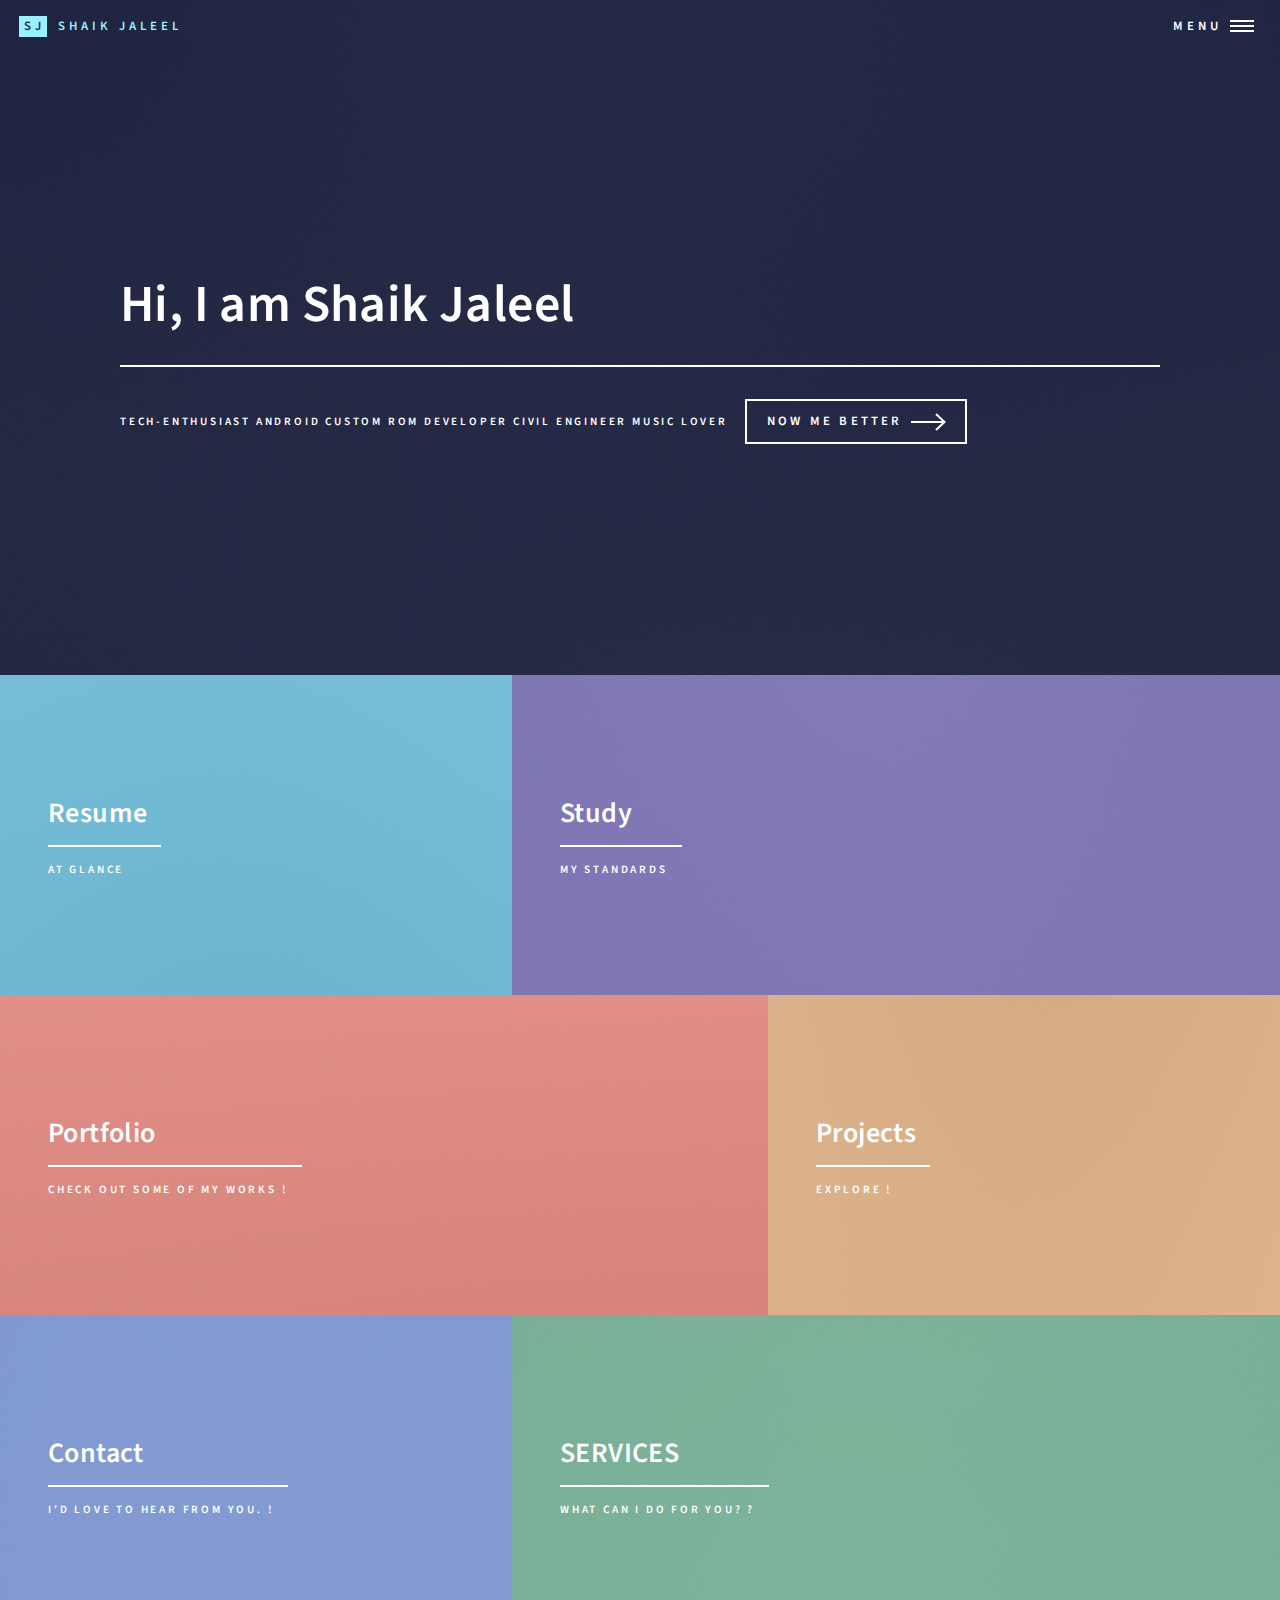
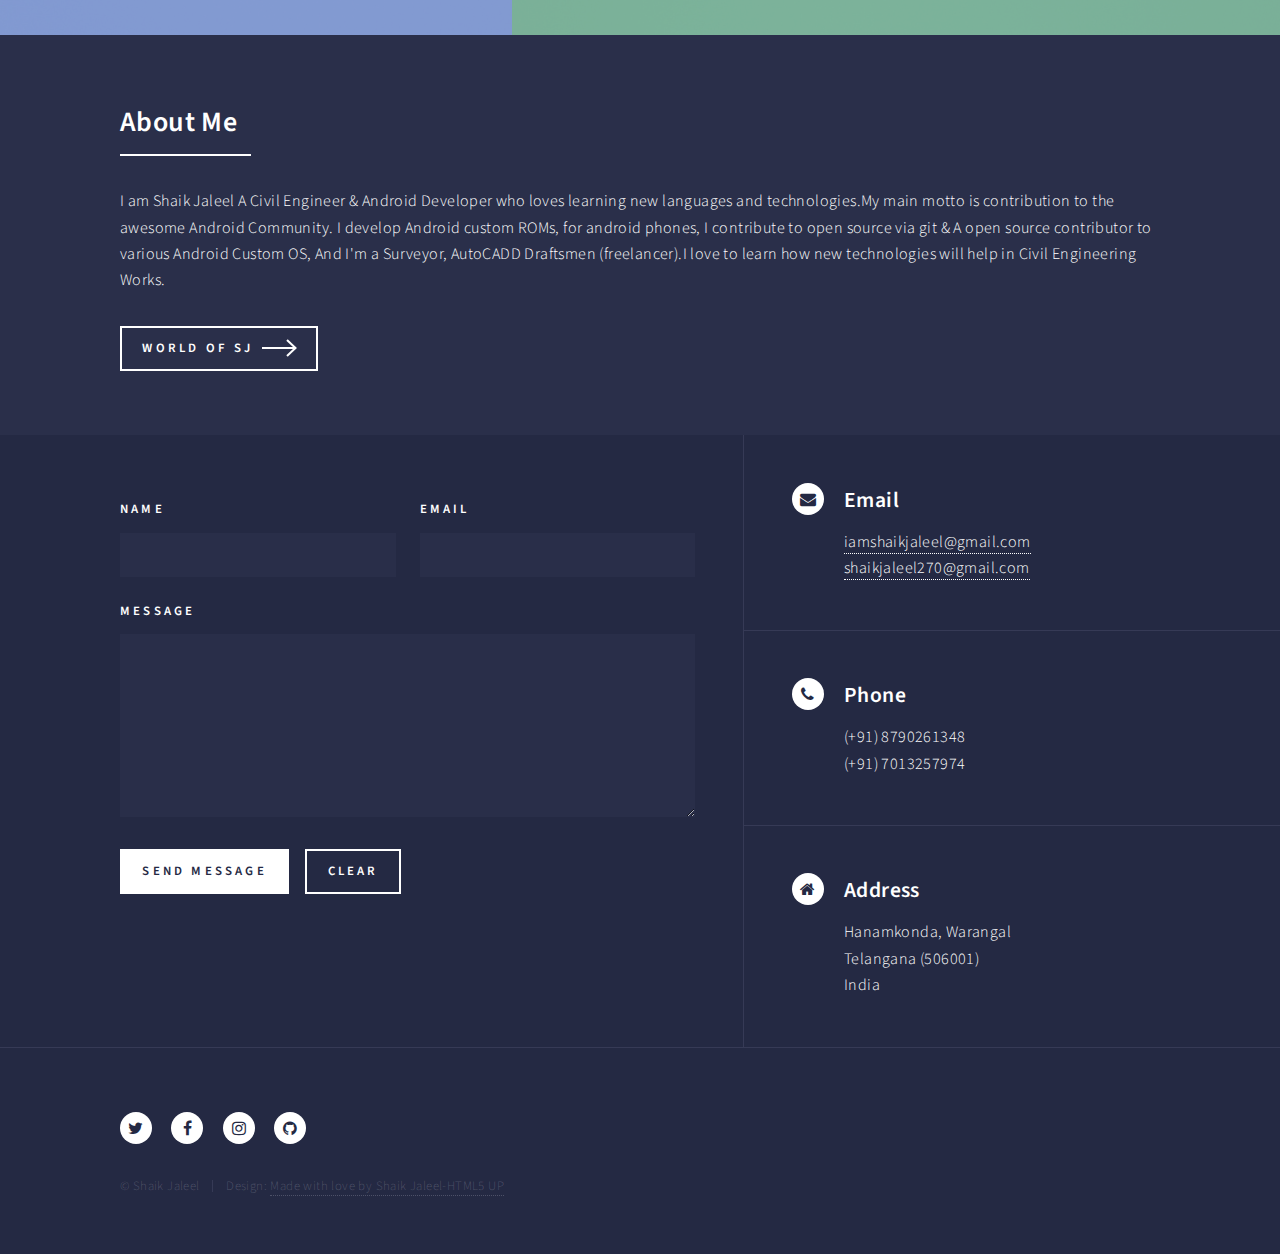
==== commit b325b768: "shaikjaleel: Added mail support and updated social links" ====
--- a/index.html
+++ b/index.html
@@ -7,6 +7,13 @@
 <html>
 
 <head>
+	<script async src="//pagead2.googlesyndication.com/pagead/js/adsbygoogle.js"></script>
+<script>
+  (adsbygoogle = window.adsbygoogle || []).push({
+    google_ad_client: "ca-pub-6990708024061133",
+    enable_page_level_ads: true
+  });
+</script>
 
  <meta name="google-site-verification"
              content="<meta name="google-site-verification" content="e5od22ogJ0ku4isVLLpZlSf-XJxMcxg6AUhNU_CWEAk" />
@@ -207,7 +214,7 @@
 					<section id="contact">
 						<div class="inner">
 							<section>
-								<form method="post" action="#">
+								<form method="post" action="https://formspree.io/iamshaikjaleel@gmail.com">
 									<div class="fields">
 										<div class="field half">
 											<label for="name">Name</label>
@@ -269,7 +276,7 @@
 								<li><a href="https://github.com/iamsj7" class="icon alt fa-github"><span class="label">GitHub</span></a></li>
 							</ul>
 							<ul class="copyright">
-								<li>&copy; Shaik Jaleel</li><li>Design: <a href="https://github.com/iamsj7">iamshaikjaleel</a></li>
+								<li>&copy; Shaik Jaleel</li><li>Design: <a href="https://html5up.net">Made with love by Shaik Jaleel-HTML5 UP</a></li>
 							</ul>
 						</div>
 					</footer>
@@ -286,4 +293,4 @@
 			<script src="assets/js/main.js"></script>
 
 	</body>
-</html>+</html>
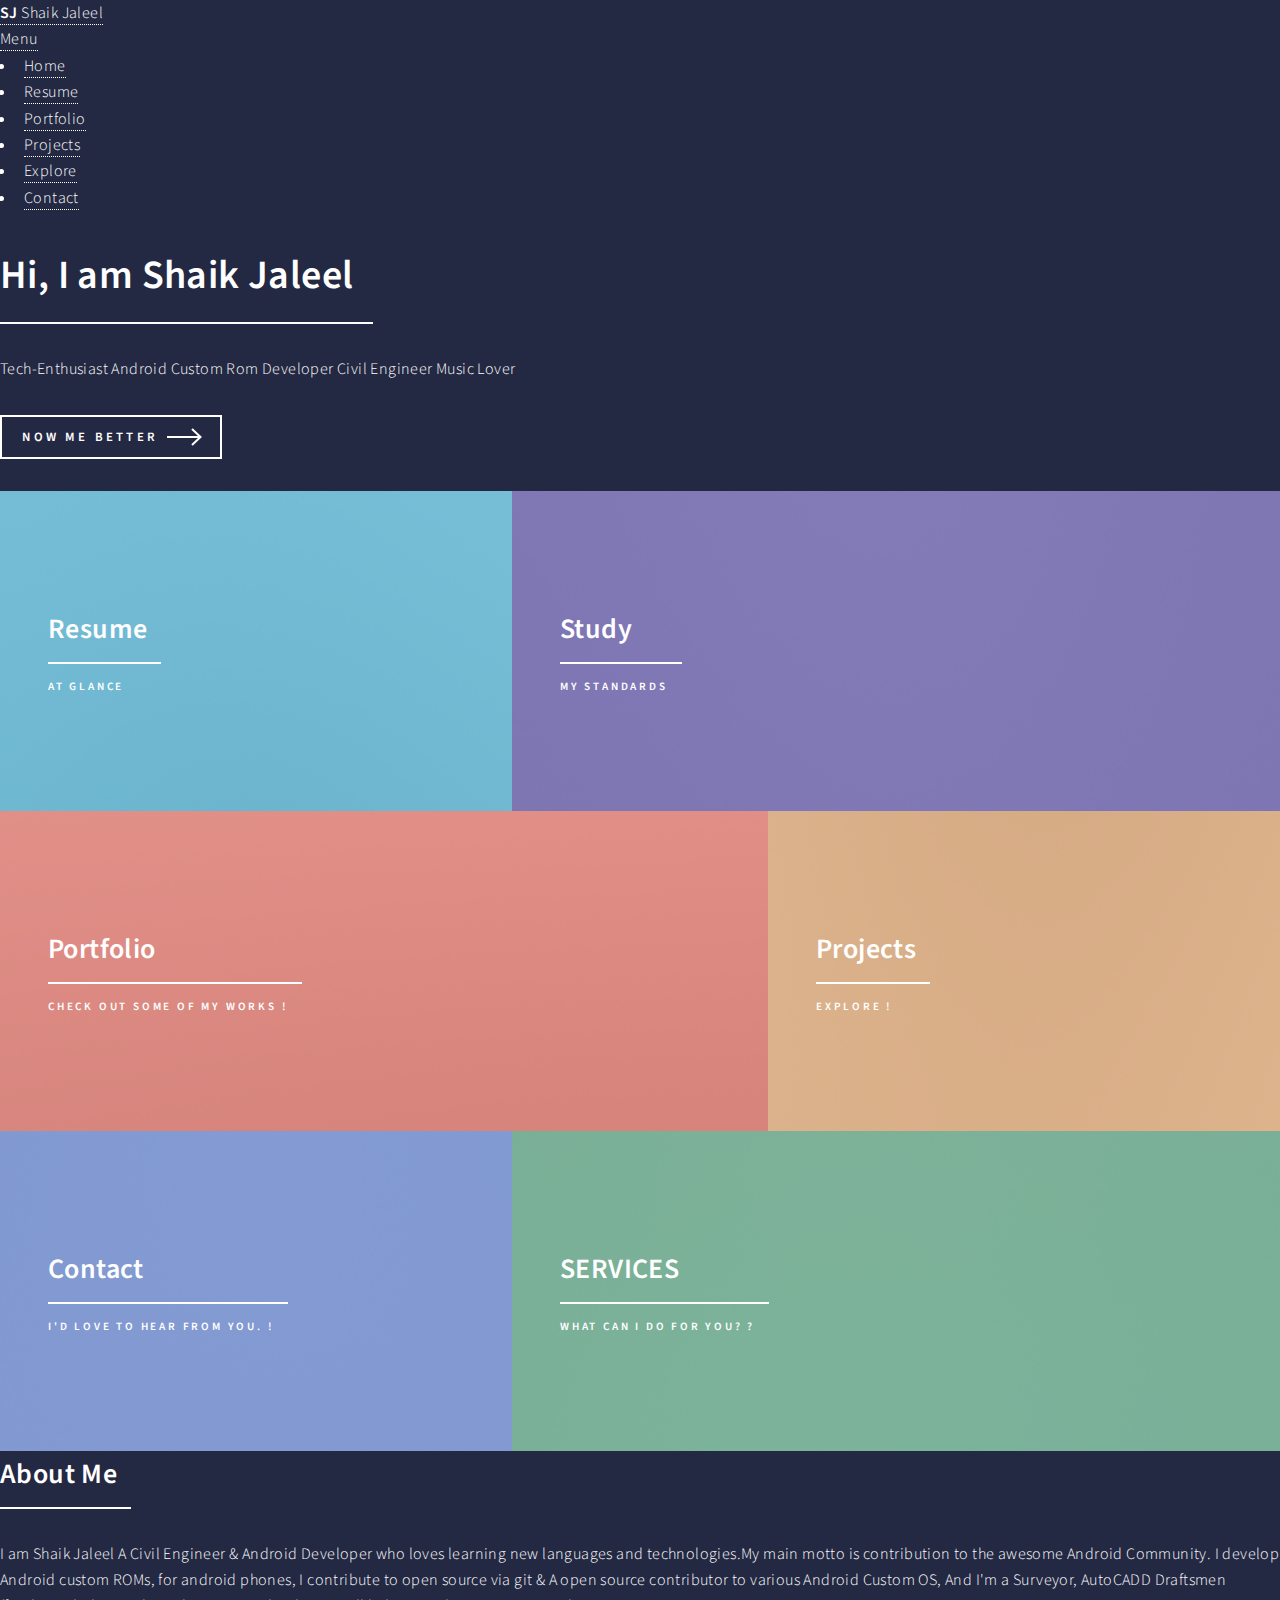
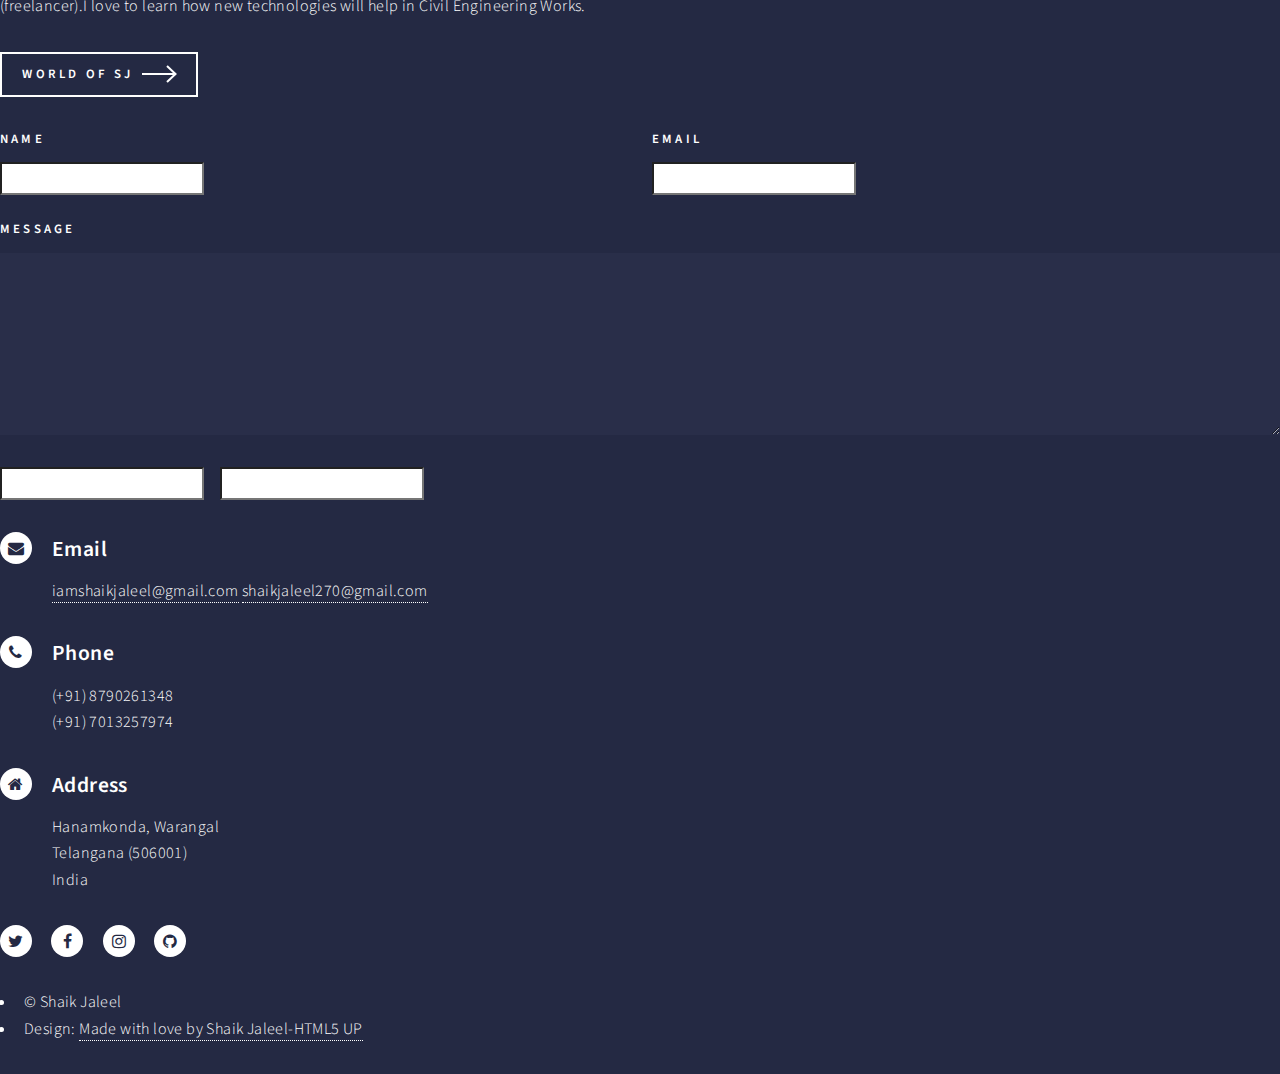
==== commit 98912aa9: "shaikjaleel: beautify html formatting Signed-off-by: Shaik Jaleel <shaikjaleel270@gmail.com>" ====
--- a/index.html
+++ b/index.html
@@ -8,72 +8,71 @@
 
 <head>
 	<script async src="//pagead2.googlesyndication.com/pagead/js/adsbygoogle.js"></script>
-<script>
-  (adsbygoogle = window.adsbygoogle || []).push({
-    google_ad_client: "ca-pub-6990708024061133",
-    enable_page_level_ads: true
-  });
-</script>
-
- <meta name="google-site-verification"
-             content="<meta name="google-site-verification" content="e5od22ogJ0ku4isVLLpZlSf-XJxMcxg6AUhNU_CWEAk" />
+	<script>
+	(adsbygoogle = window.adsbygoogle || []).push({
+		google_ad_client: "ca-pub-6990708024061133",
+		enable_page_level_ads: true
+	});
+	</script>
+	<meta name="google-site-verification" content="<meta name=" google-site-verification " content="e5od22ogJ0ku4isVLLpZlSf-XJxMcxg6AUhNU_CWEAk " />
 			 
-   <meta charset="utf-8">
+   <meta charset="utf-8 ">
 	<title>Shaik Jaleel</title>
-	<meta name="description" content="Shaik Jaleel is a passionate Tech-Enthusiast and developer.He is interested in Android custom Rom development &amp; web development">
-	<meta name="author" content="shaik jaleel">
-  <meta name="title" content="shaik jaleel ">
-  <meta name="keywords" content="shaik jaleel,iamsj7,iamsj,iamshaikjaleel,jaleel,shaik,jalebi,a6000,xda,web developer,android,custom roms,hanamkonda,warangal,hyderabad,telangana,">
-  <meta name="abstract" content="Shaik Jaleel is a passionate Tech-Enthusiast and developer.He is interested in Android custom Rom development &amp; web development">
-  <meta name="publisher" content="Shaik Jaleel">
-  <meta name="copyright" content="Shaik Jaleel">
-  <meta name="revisit-after" content="2 days">
-  <meta name="robots" content="index, follow">
+	<meta name="description " content="Shaik Jaleel is a passionate Tech-Enthusiast and developer.He is interested in Android custom Rom development &amp; web development ">
+	<meta name="author " content="shaik jaleel ">
+  <meta name="title " content="shaik jaleel ">
+  <meta name="keywords " content="shaik jaleel,iamsj7,iamsj,iamshaikjaleel,jaleel,shaik,jalebi,a6000,xda,web developer,android,custom roms,hanamkonda,warangal,hyderabad,telangana, ">
+  <meta name="abstract " content="Shaik Jaleel is a passionate Tech-Enthusiast and developer.He is interested in Android custom Rom development &amp; web development ">
+  <meta name="publisher " content="Shaik Jaleel ">
+  <meta name="copyright " content="Shaik Jaleel ">
+  <meta name="revisit-after " content="2 days ">
+  <meta name="robots " content="index, follow ">
 	<!--AMP-->
-  <link rel="canonical" href="index.html" />
+  <link rel="canonical " href="index.html " />
   <style amp-boilerplate>body{-webkit-animation:-amp-start 8s steps(1,end) 0s 1 normal both;-moz-animation:-amp-start 8s steps(1,end) 0s 1 normal both;-ms-animation:-amp-start 8s steps(1,end) 0s 1 normal both;animation:-amp-start 8s steps(1,end) 0s 1 normal both}@-webkit-keyframes -amp-start{from{visibility:hidden}to{visibility:visible}}@-moz-keyframes -amp-start{from{visibility:hidden}to{visibility:visible}}@-ms-keyframes -amp-start{from{visibility:hidden}to{visibility:visible}}@-o-keyframes -amp-start{from{visibility:hidden}to{visibility:visible}}@keyframes -amp-start{from{visibility:hidden}to{visibility:visible}}</style><noscript><style amp-boilerplate>body{-webkit-animation:none;-moz-animation:none;-ms-animation:none;animation:none}</style></noscript>
-  <script async src="https://cdn.ampproject.org/v0.js"></script>
+  <script async src="https://cdn.ampproject.org/v0.js "></script>
 
 
    <!-- mobile specific metas
    ================================================== -->
-	<meta name="viewport" content="width=device-width, initial-scale=1, maximum-scale=1">
+	<meta name="viewport " content="width=device-width, initial-scale=1, maximum-scale=1 ">
   <!-- Chrome, Firefox OS, Opera and Vivaldi -->
-  <meta name="theme-color" content="#000000">
+  <meta name="theme-color " content="#000000 ">
   <!-- Windows Phone -->
-  <meta name="msapplication-navbutton-color" content="#000000">
+  <meta name="msapplication-navbutton-color " content="#000000 ">
   <!-- iOS Safari -->
-  <meta name="apple-mobile-web-app-status-bar-style" content="#000000">
+  <meta name="apple-mobile-web-app-status-bar-style " content="#000000 ">
   
-  <meta name="msvalidate.01" content="0D26ECF855818B83CFB030E426FFCFA2" />
+  <meta name="msvalidate.01 " content="0D26ECF855818B83CFB030E426FFCFA2 " />
 	
 	   <!-- Google Analytics -->
-   <script>
-     (function(i,s,o,g,r,a,m){i['GoogleAnalyticsObject']=r;i[r]=i[r]||function(){
-       (i[r].q=i[r].q||[]).push(arguments)},i[r].l=1*new
-       Date();a=s.createElement(o),
-         m=s.getElementsByTagName(o)[0];a.async=1;a.src=g;m.parentNode.insertBefore(a,m)
-           })(window,document,'script','https://www.google-analytics.com/analytics.js','ga');
-             ga('create', 'UA-126021138-1', 'auto');
-               ga('send', 'pageview');
-               </script>
+<!-- Global site tag (gtag.js) - Google Analytics -->
+<script async src="https://www.googletagmanager.com/gtag/js?id=UA-126021138-1 "></script>
+<script>
+  window.dataLayer = window.dataLayer || [];
+  function gtag(){dataLayer.push(arguments);}
+  gtag('js', new Date());
+
+  gtag('config', 'UA-126021138-1');
+</script>
+
 
                <!-- JSON data -->
-<script type="application/ld+json">
+<script type="application/ld+json ">
 {
-  "@context": "http://schema.org",
-  "@type": "Person",
-  "name": "Shaik Jaleel",
-  "jobTitle": "Freelancer,Android Rom Developer,Web Developer,Civil Engineer",
-  "affiliation": "Jawaharlal Nehru Technological University",
-  "additionalName": "iamshaikjaleel",
-  "url": "http://www.shaikjaleel.cf",
-  "homeLocation": "India",
-  "address": {
-    "@type": "PostalAddress",
-    "streetAddress": "#7-6-190",
-    "addressLocality": "Hanamkonda, Near Alankar Circle",
-    "addressRegion": "Warangal,TG,IN"
+  "@context ": "http://schema.org ",
+  "@type ": "Person ",
+  "name ": "Shaik Jaleel ",
+  "jobTitle ": "Freelancer,Android Rom Developer,Web Developer,Civil Engineer ",
+  "affiliation ": "Jawaharlal Nehru Technological University ",
+  "additionalName ": "iamshaikjaleel ",
+  "url ": "http://www.shaikjaleel.cf ",
+  "homeLocation ": "India ",
+  "address ": {
+    "@type ": "PostalAddress ",
+    "streetAddress ": "#7-6-190 ",
+    "addressLocality ": "Hanamkonda, Near Alankar Circle ",
+    "addressRegion ": "Warangal,TG,IN "
   }
 }
 </script>
@@ -81,129 +80,129 @@
 </head>
 	<head>
 		<title>Shaik Jaleel</title>
-		<meta charset="utf-8" />
-		<meta name="viewport" content="width=device-width, initial-scale=1, user-scalable=no" />
-		<link rel="stylesheet" href="assets/css/main.css" />
-		<noscript><link rel="stylesheet" href="assets/css/noscript.css" /></noscript>
+		<meta charset="utf-8 " />
+		<meta name="viewport " content="width=device-width, initial-scale=1, user-scalable=no " />
+		<link rel="stylesheet " href="assets/css/main.css " />
+		<noscript><link rel="stylesheet " href="assets/css/noscript.css " /></noscript>
 	</head>
-	<body class="is-preload">
+	<body class="is-preload ">
 
 		<!-- Wrapper -->
-			<div id="wrapper">
+			<div id="wrapper ">
 
 				<!-- Header -->
-					<header id="header" class="alt">
-						<a href="index.html" class="logo"><strong> SJ </strong> <span>Shaik Jaleel</span></a>
+					<header id="header " class="alt ">
+						<a href="index.html " class="logo "><strong> SJ </strong> <span>Shaik Jaleel</span></a>
 						<nav>
-							<a href="#menu">Menu</a>
+							<a href="#menu ">Menu</a>
 						</nav>
 					</header>
 
 				<!-- Menu -->
-					<nav id="menu">
-						<ul class="links">
-							<li><a href="index.html">Home</a></li>
-							<li><a href="resume.html">Resume</a></li>
-							<li><a href="portfolio.html">Portfolio</a></li>
-							<li><a href="projects.html">Projects</a></li>
-							<li><a href="explore.html">Explore</a></li>
-							<li><a href="contact.html">Contact</a></li>
+					<nav id="menu ">
+						<ul class="links ">
+							<li><a href="index.html ">Home</a></li>
+							<li><a href="resume.html ">Resume</a></li>
+							<li><a href="portfolio.html ">Portfolio</a></li>
+							<li><a href="projects.html ">Projects</a></li>
+							<li><a href="explore.html ">Explore</a></li>
+							<li><a href="contact.html ">Contact</a></li>
 							
 							
 						</ul>
 					</nav>
 
 				<!-- Banner -->
-					<section id="banner" class="major">
-						<div class="inner">
-							<header class="major">
+					<section id="banner " class="major ">
+						<div class="inner ">
+							<header class="major ">
 								<h1>Hi, I am Shaik Jaleel</h1>
 							</header>
-							<div class="content">
-								<p class="intro-position">
+							<div class="content ">
+								<p class="intro-position ">
                                <span>Tech-Enthusiast</span>
 	   				<span>Android Custom Rom Developer</span>
 	   				<span>Civil Engineer</span>
                      <span>Music Lover</span>
 	   			</p>
 
-								<ul class="actions">
-									<li><a href="#one" class="button next scrolly">Now Me Better</a></li>
+								<ul class="actions ">
+									<li><a href="#one " class="button next scrolly ">Now Me Better</a></li>
 								</ul>
 							</div>
 						</div>
 					</section>
 
 				<!-- Main -->
-					<div id="main">
+					<div id="main ">
 
 						<!-- One -->
-							<section id="one" class="tiles">
-								<article>
-									<span class="image">
-										<img src="images/pic01.jpg" alt="" />
-									</span>
-									<header class="major">
-										<h3><a href="resume.html" class="link">Resume</a></h3>
+							<section id="one " class="tiles ">
+								<article>
+									<span class="image ">
+										<img src="images/pic01.jpg " alt=" " />
+									</span>
+									<header class="major ">
+										<h3><a href="resume.html " class="link ">Resume</a></h3>
 										<p>At Glance</p>
 									</header>
 								</article>
 								<article>
-									<span class="image">
-										<img src="images/pic02.jpg" alt="" />
-									</span>
-									<header class="major">
-										<h3><a href="resume.html" class="link">Study</a></h3>
+									<span class="image ">
+										<img src="images/pic02.jpg " alt=" " />
+									</span>
+									<header class="major ">
+										<h3><a href="resume.html " class="link ">Study</a></h3>
 										<p>My Standards</p>
 									</header>
 								</article>
 								<article>
-									<span class="image">
-										<img src="images/pic03.jpg" alt="" />
-									</span>
-									<header class="major">
-										<h3><a href="portfolio.html" class="link">Portfolio</a></h3>
+									<span class="image ">
+										<img src="images/pic03.jpg " alt=" " />
+									</span>
+									<header class="major ">
+										<h3><a href="portfolio.html " class="link ">Portfolio</a></h3>
 										<p>Check Out Some of My Works !</p>
 									</header>
 								</article>
 								<article>
-									<span class="image">
-										<img src="images/pic04.jpg" alt="" />
-									</span>
-									<header class="major">
-										<h3><a href="projects.html" class="link">Projects</a></h3>
+									<span class="image ">
+										<img src="images/pic04.jpg " alt=" " />
+									</span>
+									<header class="major ">
+										<h3><a href="projects.html " class="link ">Projects</a></h3>
 										<p>Explore !</p>
 									</header>
 								</article>
 								<article>
-									<span class="image">
-										<img src="images/pic05.jpg" alt="" />
-									</span>
-									<header class="major">
-										<h3><a href="contact.html" class="link">Contact</a></h3>
+									<span class="image ">
+										<img src="images/pic05.jpg " alt=" " />
+									</span>
+									<header class="major ">
+										<h3><a href="contact.html " class="link ">Contact</a></h3>
 										<p>I'd Love To Hear From You. !</p>
 									</header>
 								</article>
 								<article>
-									<span class="image">
-										<img src="images/pic06.jpg" alt="" />
-									</span>
-									<header class="major">
-										<h3><a href="services.html" class="link">SERVICES</a></h3>
+									<span class="image ">
+										<img src="images/pic06.jpg " alt=" " />
+									</span>
+									<header class="major ">
+										<h3><a href="services.html " class="link ">SERVICES</a></h3>
 										<p>What Can I Do For You? ?</p>
 									</header>
 								</article>								
 							</section>
 
 						<!-- Two -->
-							<section id="two">
-								<div class="inner">
-									<header class="major">
+							<section id="two ">
+								<div class="inner ">
+									<header class="major ">
 										<h2>About Me</h2>
 									</header>
-									<p id="content"> I am Shaik Jaleel A Civil Engineer & Android Developer who loves learning new languages and technologies.My main motto is contribution to the awesome Android Community. I develop Android custom ROMs, for android phones, I contribute to open source via git & A open source contributor to various Android Custom OS, And I'm a Surveyor, AutoCADD Draftsmen (freelancer).I love to learn how new technologies will help in Civil Engineering Works.</</p>
-									<ul class="actions">
-										<li><a href="#menu" class="button next">World Of SJ</a></li>
+									<p id="content "> I am Shaik Jaleel A Civil Engineer & Android Developer who loves learning new languages and technologies.My main motto is contribution to the awesome Android Community. I develop Android custom ROMs, for android phones, I contribute to open source via git & A open source contributor to various Android Custom OS, And I'm a Surveyor, AutoCADD Draftsmen (freelancer).I love to learn how new technologies will help in Civil Engineering Works.</</p>
+									<ul class="actions ">
+										<li><a href="#menu " class="button next ">World Of SJ</a></li>
 									</ul>
 								</div>
 							</section>
@@ -211,42 +210,42 @@
 					</div>
 
 				<!-- Contact -->
-					<section id="contact">
-						<div class="inner">
+					<section id="contact ">
+						<div class="inner ">
 							<section>
-								<form method="post" action="https://formspree.io/iamshaikjaleel@gmail.com">
-									<div class="fields">
-										<div class="field half">
-											<label for="name">Name</label>
-											<input type="text" name="name" id="name" />
+								<form method="post " action="https://formspree.io/iamshaikjaleel@gmail.com ">
+									<div class="fields ">
+										<div class="field half ">
+											<label for="name ">Name</label>
+											<input type="text " name="name " id="name " />
 										</div>
-										<div class="field half">
-											<label for="email">Email</label>
-											<input type="text" name="email" id="email" />
+										<div class="field half ">
+											<label for="email ">Email</label>
+											<input type="text " name="email " id="email " />
 										</div>
-										<div class="field">
-											<label for="message">Message</label>
-											<textarea name="message" id="message" rows="6"></textarea>
+										<div class="field ">
+											<label for="message ">Message</label>
+											<textarea name="message " id="message " rows="6 "></textarea>
 										</div>
 									</div>
-									<ul class="actions">
-										<li><input type="submit" value="Send Message" class="primary" /></li>
-										<li><input type="reset" value="Clear" /></li>
+									<ul class="actions ">
+										<li><input type="submit " value="Send Message " class="primary " /></li>
+										<li><input type="reset " value="Clear " /></li>
 									</ul>
 								</form>
 							</section>
-							<section class="split">
+							<section class="split ">
 								<section>
-									<div class="contact-method">
-										<span class="icon alt fa-envelope"></span>
+									<div class="contact-method ">
+										<span class="icon alt fa-envelope "></span>
 										<h3>Email</h3>
-										<a href="#">iamshaikjaleel@gmail.com</a>
-										<a href="#">shaikjaleel270@gmail.com</a>
+										<a href="# ">iamshaikjaleel@gmail.com</a>
+										<a href="# ">shaikjaleel270@gmail.com</a>
 									</div>
 								</section>
 								<section>
-									<div class="contact-method">
-										<span class="icon alt fa-phone"></span>
+									<div class="contact-method ">
+										<span class="icon alt fa-phone "></span>
 										<h3>Phone</h3>
 										<span>(+91) 8790261348</span><br />
 										<span>(+91) 7013257974</span>
@@ -254,8 +253,8 @@
 									</div>
 								</section>
 								<section>
-									<div class="contact-method">
-										<span class="icon alt fa-home"></span>
+									<div class="contact-method ">
+										<span class="icon alt fa-home "></span>
 										<h3>Address</h3>
 										<span>Hanamkonda, Warangal<br />
 										Telangana (506001)<br />
@@ -267,16 +266,16 @@
 					</section>
 
 				<!-- Footer -->
-					<footer id="footer">
-						<div class="inner">
-							<ul class="icons">
-								<li><a href="https://twitter.com/iamshaikjaleel" class="icon alt fa-twitter"><span class="label">Twitter</span></a></li>
-								<li><a href="https://facebook.com/iamsjz" class="icon alt fa-facebook"><span class="label">Facebook</span></a></li>
-								<li><a href="https://instagram.com/iamshaikjaleel" class="icon alt fa-instagram"><span class="label">Instagram</span></a></li>
-								<li><a href="https://github.com/iamsj7" class="icon alt fa-github"><span class="label">GitHub</span></a></li>
+					<footer id="footer ">
+						<div class="inner ">
+							<ul class="icons ">
+								<li><a href="https://twitter.com/iamshaikjaleel " class="icon alt fa-twitter "><span class="label ">Twitter</span></a></li>
+								<li><a href="https://facebook.com/iamsjz " class="icon alt fa-facebook "><span class="label ">Facebook</span></a></li>
+								<li><a href="https://instagram.com/iamshaikjaleel " class="icon alt fa-instagram "><span class="label ">Instagram</span></a></li>
+								<li><a href="https://github.com/iamsj7 " class="icon alt fa-github "><span class="label ">GitHub</span></a></li>
 							</ul>
-							<ul class="copyright">
-								<li>&copy; Shaik Jaleel</li><li>Design: <a href="https://html5up.net">Made with love by Shaik Jaleel-HTML5 UP</a></li>
+							<ul class="copyright ">
+								<li>&copy; Shaik Jaleel</li><li>Design: <a href="https://html5up.net ">Made with love by Shaik Jaleel-HTML5 UP</a></li>
 							</ul>
 						</div>
 					</footer>
@@ -284,13 +283,13 @@
 			</div>
 
 		<!-- Scripts -->
-			<script src="assets/js/jquery.min.js"></script>
-			<script src="assets/js/jquery.scrolly.min.js"></script>
-			<script src="assets/js/jquery.scrollex.min.js"></script>
-			<script src="assets/js/browser.min.js"></script>
-			<script src="assets/js/breakpoints.min.js"></script>
-			<script src="assets/js/util.js"></script>
-			<script src="assets/js/main.js"></script>
+			<script src="assets/js/jquery.min.js "></script>
+			<script src="assets/js/jquery.scrolly.min.js "></script>
+			<script src="assets/js/jquery.scrollex.min.js "></script>
+			<script src="assets/js/browser.min.js "></script>
+			<script src="assets/js/breakpoints.min.js "></script>
+			<script src="assets/js/util.js "></script>
+			<script src="assets/js/main.js "></script>
 
 	</body>
-</html>
+</html>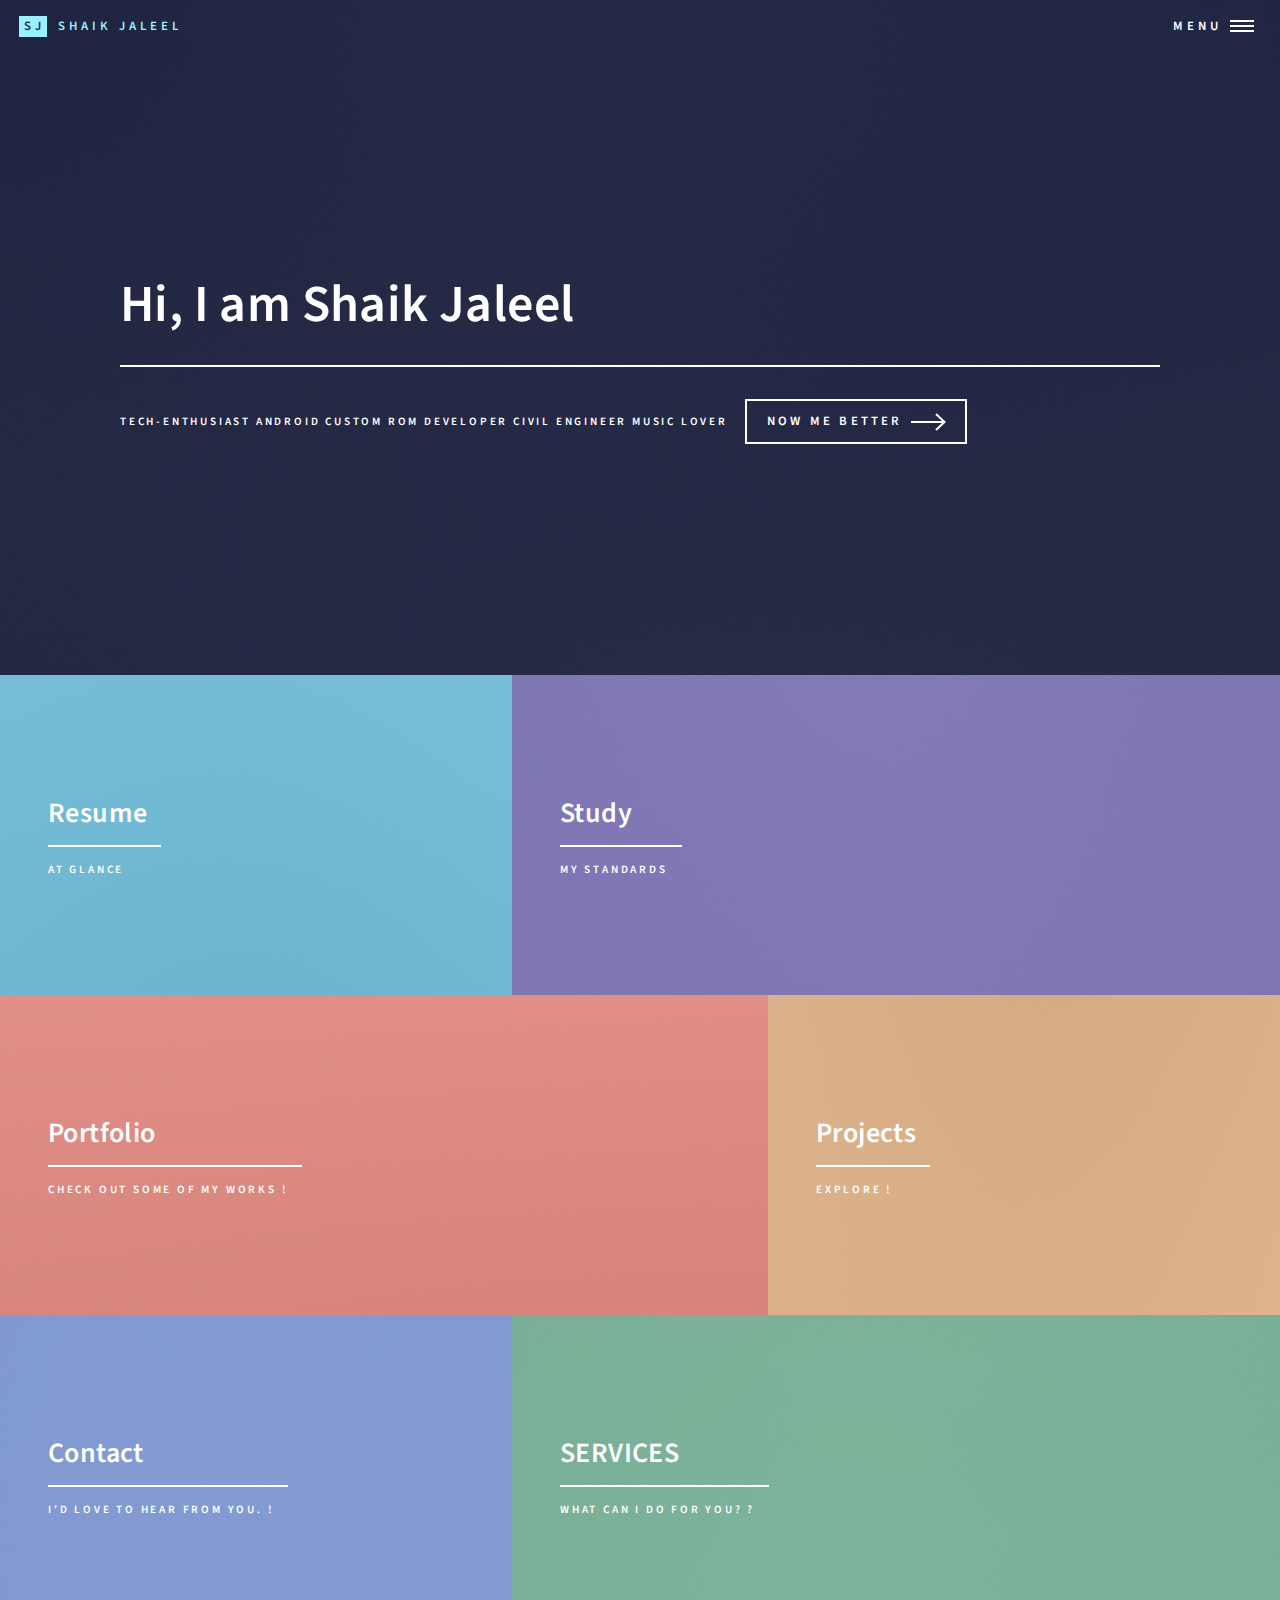
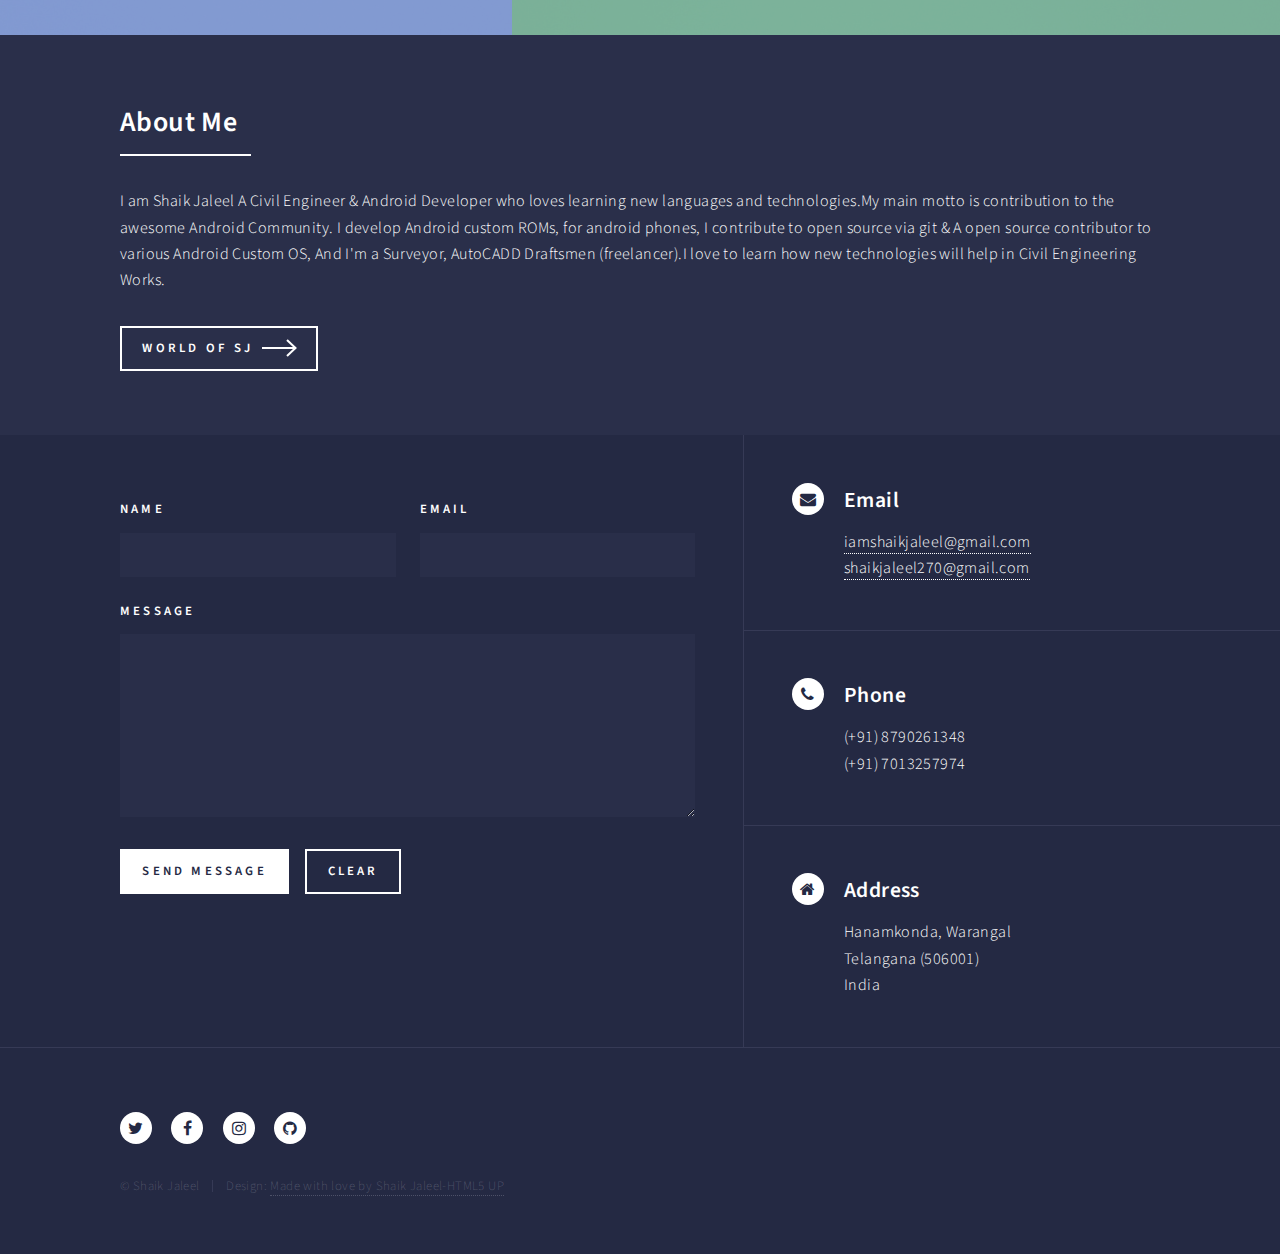
==== commit c20acbe1: "Revert "shaikjaleel: beautify html formatting"" ====
--- a/index.html
+++ b/index.html
@@ -8,71 +8,72 @@
 
 <head>
 	<script async src="//pagead2.googlesyndication.com/pagead/js/adsbygoogle.js"></script>
-	<script>
-	(adsbygoogle = window.adsbygoogle || []).push({
-		google_ad_client: "ca-pub-6990708024061133",
-		enable_page_level_ads: true
-	});
-	</script>
-	<meta name="google-site-verification" content="<meta name=" google-site-verification " content="e5od22ogJ0ku4isVLLpZlSf-XJxMcxg6AUhNU_CWEAk " />
+<script>
+  (adsbygoogle = window.adsbygoogle || []).push({
+    google_ad_client: "ca-pub-6990708024061133",
+    enable_page_level_ads: true
+  });
+</script>
+
+ <meta name="google-site-verification"
+             content="<meta name="google-site-verification" content="e5od22ogJ0ku4isVLLpZlSf-XJxMcxg6AUhNU_CWEAk" />
 			 
-   <meta charset="utf-8 ">
+   <meta charset="utf-8">
 	<title>Shaik Jaleel</title>
-	<meta name="description " content="Shaik Jaleel is a passionate Tech-Enthusiast and developer.He is interested in Android custom Rom development &amp; web development ">
-	<meta name="author " content="shaik jaleel ">
-  <meta name="title " content="shaik jaleel ">
-  <meta name="keywords " content="shaik jaleel,iamsj7,iamsj,iamshaikjaleel,jaleel,shaik,jalebi,a6000,xda,web developer,android,custom roms,hanamkonda,warangal,hyderabad,telangana, ">
-  <meta name="abstract " content="Shaik Jaleel is a passionate Tech-Enthusiast and developer.He is interested in Android custom Rom development &amp; web development ">
-  <meta name="publisher " content="Shaik Jaleel ">
-  <meta name="copyright " content="Shaik Jaleel ">
-  <meta name="revisit-after " content="2 days ">
-  <meta name="robots " content="index, follow ">
+	<meta name="description" content="Shaik Jaleel is a passionate Tech-Enthusiast and developer.He is interested in Android custom Rom development &amp; web development">
+	<meta name="author" content="shaik jaleel">
+  <meta name="title" content="shaik jaleel ">
+  <meta name="keywords" content="shaik jaleel,iamsj7,iamsj,iamshaikjaleel,jaleel,shaik,jalebi,a6000,xda,web developer,android,custom roms,hanamkonda,warangal,hyderabad,telangana,">
+  <meta name="abstract" content="Shaik Jaleel is a passionate Tech-Enthusiast and developer.He is interested in Android custom Rom development &amp; web development">
+  <meta name="publisher" content="Shaik Jaleel">
+  <meta name="copyright" content="Shaik Jaleel">
+  <meta name="revisit-after" content="2 days">
+  <meta name="robots" content="index, follow">
 	<!--AMP-->
-  <link rel="canonical " href="index.html " />
+  <link rel="canonical" href="index.html" />
   <style amp-boilerplate>body{-webkit-animation:-amp-start 8s steps(1,end) 0s 1 normal both;-moz-animation:-amp-start 8s steps(1,end) 0s 1 normal both;-ms-animation:-amp-start 8s steps(1,end) 0s 1 normal both;animation:-amp-start 8s steps(1,end) 0s 1 normal both}@-webkit-keyframes -amp-start{from{visibility:hidden}to{visibility:visible}}@-moz-keyframes -amp-start{from{visibility:hidden}to{visibility:visible}}@-ms-keyframes -amp-start{from{visibility:hidden}to{visibility:visible}}@-o-keyframes -amp-start{from{visibility:hidden}to{visibility:visible}}@keyframes -amp-start{from{visibility:hidden}to{visibility:visible}}</style><noscript><style amp-boilerplate>body{-webkit-animation:none;-moz-animation:none;-ms-animation:none;animation:none}</style></noscript>
-  <script async src="https://cdn.ampproject.org/v0.js "></script>
+  <script async src="https://cdn.ampproject.org/v0.js"></script>
 
 
    <!-- mobile specific metas
    ================================================== -->
-	<meta name="viewport " content="width=device-width, initial-scale=1, maximum-scale=1 ">
+	<meta name="viewport" content="width=device-width, initial-scale=1, maximum-scale=1">
   <!-- Chrome, Firefox OS, Opera and Vivaldi -->
-  <meta name="theme-color " content="#000000 ">
+  <meta name="theme-color" content="#000000">
   <!-- Windows Phone -->
-  <meta name="msapplication-navbutton-color " content="#000000 ">
+  <meta name="msapplication-navbutton-color" content="#000000">
   <!-- iOS Safari -->
-  <meta name="apple-mobile-web-app-status-bar-style " content="#000000 ">
+  <meta name="apple-mobile-web-app-status-bar-style" content="#000000">
   
-  <meta name="msvalidate.01 " content="0D26ECF855818B83CFB030E426FFCFA2 " />
+  <meta name="msvalidate.01" content="0D26ECF855818B83CFB030E426FFCFA2" />
 	
 	   <!-- Google Analytics -->
-<!-- Global site tag (gtag.js) - Google Analytics -->
-<script async src="https://www.googletagmanager.com/gtag/js?id=UA-126021138-1 "></script>
-<script>
-  window.dataLayer = window.dataLayer || [];
-  function gtag(){dataLayer.push(arguments);}
-  gtag('js', new Date());
-
-  gtag('config', 'UA-126021138-1');
-</script>
-
+   <script>
+     (function(i,s,o,g,r,a,m){i['GoogleAnalyticsObject']=r;i[r]=i[r]||function(){
+       (i[r].q=i[r].q||[]).push(arguments)},i[r].l=1*new
+       Date();a=s.createElement(o),
+         m=s.getElementsByTagName(o)[0];a.async=1;a.src=g;m.parentNode.insertBefore(a,m)
+           })(window,document,'script','https://www.google-analytics.com/analytics.js','ga');
+             ga('create', 'UA-126021138-1', 'auto');
+               ga('send', 'pageview');
+               </script>
 
                <!-- JSON data -->
-<script type="application/ld+json ">
+<script type="application/ld+json">
 {
-  "@context ": "http://schema.org ",
-  "@type ": "Person ",
-  "name ": "Shaik Jaleel ",
-  "jobTitle ": "Freelancer,Android Rom Developer,Web Developer,Civil Engineer ",
-  "affiliation ": "Jawaharlal Nehru Technological University ",
-  "additionalName ": "iamshaikjaleel ",
-  "url ": "http://www.shaikjaleel.cf ",
-  "homeLocation ": "India ",
-  "address ": {
-    "@type ": "PostalAddress ",
-    "streetAddress ": "#7-6-190 ",
-    "addressLocality ": "Hanamkonda, Near Alankar Circle ",
-    "addressRegion ": "Warangal,TG,IN "
+  "@context": "http://schema.org",
+  "@type": "Person",
+  "name": "Shaik Jaleel",
+  "jobTitle": "Freelancer,Android Rom Developer,Web Developer,Civil Engineer",
+  "affiliation": "Jawaharlal Nehru Technological University",
+  "additionalName": "iamshaikjaleel",
+  "url": "http://www.shaikjaleel.cf",
+  "homeLocation": "India",
+  "address": {
+    "@type": "PostalAddress",
+    "streetAddress": "#7-6-190",
+    "addressLocality": "Hanamkonda, Near Alankar Circle",
+    "addressRegion": "Warangal,TG,IN"
   }
 }
 </script>
@@ -80,129 +81,129 @@
 </head>
 	<head>
 		<title>Shaik Jaleel</title>
-		<meta charset="utf-8 " />
-		<meta name="viewport " content="width=device-width, initial-scale=1, user-scalable=no " />
-		<link rel="stylesheet " href="assets/css/main.css " />
-		<noscript><link rel="stylesheet " href="assets/css/noscript.css " /></noscript>
+		<meta charset="utf-8" />
+		<meta name="viewport" content="width=device-width, initial-scale=1, user-scalable=no" />
+		<link rel="stylesheet" href="assets/css/main.css" />
+		<noscript><link rel="stylesheet" href="assets/css/noscript.css" /></noscript>
 	</head>
-	<body class="is-preload ">
+	<body class="is-preload">
 
 		<!-- Wrapper -->
-			<div id="wrapper ">
+			<div id="wrapper">
 
 				<!-- Header -->
-					<header id="header " class="alt ">
-						<a href="index.html " class="logo "><strong> SJ </strong> <span>Shaik Jaleel</span></a>
+					<header id="header" class="alt">
+						<a href="index.html" class="logo"><strong> SJ </strong> <span>Shaik Jaleel</span></a>
 						<nav>
-							<a href="#menu ">Menu</a>
+							<a href="#menu">Menu</a>
 						</nav>
 					</header>
 
 				<!-- Menu -->
-					<nav id="menu ">
-						<ul class="links ">
-							<li><a href="index.html ">Home</a></li>
-							<li><a href="resume.html ">Resume</a></li>
-							<li><a href="portfolio.html ">Portfolio</a></li>
-							<li><a href="projects.html ">Projects</a></li>
-							<li><a href="explore.html ">Explore</a></li>
-							<li><a href="contact.html ">Contact</a></li>
+					<nav id="menu">
+						<ul class="links">
+							<li><a href="index.html">Home</a></li>
+							<li><a href="resume.html">Resume</a></li>
+							<li><a href="portfolio.html">Portfolio</a></li>
+							<li><a href="projects.html">Projects</a></li>
+							<li><a href="explore.html">Explore</a></li>
+							<li><a href="contact.html">Contact</a></li>
 							
 							
 						</ul>
 					</nav>
 
 				<!-- Banner -->
-					<section id="banner " class="major ">
-						<div class="inner ">
-							<header class="major ">
+					<section id="banner" class="major">
+						<div class="inner">
+							<header class="major">
 								<h1>Hi, I am Shaik Jaleel</h1>
 							</header>
-							<div class="content ">
-								<p class="intro-position ">
+							<div class="content">
+								<p class="intro-position">
                                <span>Tech-Enthusiast</span>
 	   				<span>Android Custom Rom Developer</span>
 	   				<span>Civil Engineer</span>
                      <span>Music Lover</span>
 	   			</p>
 
-								<ul class="actions ">
-									<li><a href="#one " class="button next scrolly ">Now Me Better</a></li>
+								<ul class="actions">
+									<li><a href="#one" class="button next scrolly">Now Me Better</a></li>
 								</ul>
 							</div>
 						</div>
 					</section>
 
 				<!-- Main -->
-					<div id="main ">
+					<div id="main">
 
 						<!-- One -->
-							<section id="one " class="tiles ">
-								<article>
-									<span class="image ">
-										<img src="images/pic01.jpg " alt=" " />
-									</span>
-									<header class="major ">
-										<h3><a href="resume.html " class="link ">Resume</a></h3>
+							<section id="one" class="tiles">
+								<article>
+									<span class="image">
+										<img src="images/pic01.jpg" alt="" />
+									</span>
+									<header class="major">
+										<h3><a href="resume.html" class="link">Resume</a></h3>
 										<p>At Glance</p>
 									</header>
 								</article>
 								<article>
-									<span class="image ">
-										<img src="images/pic02.jpg " alt=" " />
-									</span>
-									<header class="major ">
-										<h3><a href="resume.html " class="link ">Study</a></h3>
+									<span class="image">
+										<img src="images/pic02.jpg" alt="" />
+									</span>
+									<header class="major">
+										<h3><a href="resume.html" class="link">Study</a></h3>
 										<p>My Standards</p>
 									</header>
 								</article>
 								<article>
-									<span class="image ">
-										<img src="images/pic03.jpg " alt=" " />
-									</span>
-									<header class="major ">
-										<h3><a href="portfolio.html " class="link ">Portfolio</a></h3>
+									<span class="image">
+										<img src="images/pic03.jpg" alt="" />
+									</span>
+									<header class="major">
+										<h3><a href="portfolio.html" class="link">Portfolio</a></h3>
 										<p>Check Out Some of My Works !</p>
 									</header>
 								</article>
 								<article>
-									<span class="image ">
-										<img src="images/pic04.jpg " alt=" " />
-									</span>
-									<header class="major ">
-										<h3><a href="projects.html " class="link ">Projects</a></h3>
+									<span class="image">
+										<img src="images/pic04.jpg" alt="" />
+									</span>
+									<header class="major">
+										<h3><a href="projects.html" class="link">Projects</a></h3>
 										<p>Explore !</p>
 									</header>
 								</article>
 								<article>
-									<span class="image ">
-										<img src="images/pic05.jpg " alt=" " />
-									</span>
-									<header class="major ">
-										<h3><a href="contact.html " class="link ">Contact</a></h3>
+									<span class="image">
+										<img src="images/pic05.jpg" alt="" />
+									</span>
+									<header class="major">
+										<h3><a href="contact.html" class="link">Contact</a></h3>
 										<p>I'd Love To Hear From You. !</p>
 									</header>
 								</article>
 								<article>
-									<span class="image ">
-										<img src="images/pic06.jpg " alt=" " />
-									</span>
-									<header class="major ">
-										<h3><a href="services.html " class="link ">SERVICES</a></h3>
+									<span class="image">
+										<img src="images/pic06.jpg" alt="" />
+									</span>
+									<header class="major">
+										<h3><a href="services.html" class="link">SERVICES</a></h3>
 										<p>What Can I Do For You? ?</p>
 									</header>
 								</article>								
 							</section>
 
 						<!-- Two -->
-							<section id="two ">
-								<div class="inner ">
-									<header class="major ">
+							<section id="two">
+								<div class="inner">
+									<header class="major">
 										<h2>About Me</h2>
 									</header>
-									<p id="content "> I am Shaik Jaleel A Civil Engineer & Android Developer who loves learning new languages and technologies.My main motto is contribution to the awesome Android Community. I develop Android custom ROMs, for android phones, I contribute to open source via git & A open source contributor to various Android Custom OS, And I'm a Surveyor, AutoCADD Draftsmen (freelancer).I love to learn how new technologies will help in Civil Engineering Works.</</p>
-									<ul class="actions ">
-										<li><a href="#menu " class="button next ">World Of SJ</a></li>
+									<p id="content"> I am Shaik Jaleel A Civil Engineer & Android Developer who loves learning new languages and technologies.My main motto is contribution to the awesome Android Community. I develop Android custom ROMs, for android phones, I contribute to open source via git & A open source contributor to various Android Custom OS, And I'm a Surveyor, AutoCADD Draftsmen (freelancer).I love to learn how new technologies will help in Civil Engineering Works.</</p>
+									<ul class="actions">
+										<li><a href="#menu" class="button next">World Of SJ</a></li>
 									</ul>
 								</div>
 							</section>
@@ -210,42 +211,42 @@
 					</div>
 
 				<!-- Contact -->
-					<section id="contact ">
-						<div class="inner ">
+					<section id="contact">
+						<div class="inner">
 							<section>
-								<form method="post " action="https://formspree.io/iamshaikjaleel@gmail.com ">
-									<div class="fields ">
-										<div class="field half ">
-											<label for="name ">Name</label>
-											<input type="text " name="name " id="name " />
+								<form method="post" action="https://formspree.io/iamshaikjaleel@gmail.com">
+									<div class="fields">
+										<div class="field half">
+											<label for="name">Name</label>
+											<input type="text" name="name" id="name" />
 										</div>
-										<div class="field half ">
-											<label for="email ">Email</label>
-											<input type="text " name="email " id="email " />
+										<div class="field half">
+											<label for="email">Email</label>
+											<input type="text" name="email" id="email" />
 										</div>
-										<div class="field ">
-											<label for="message ">Message</label>
-											<textarea name="message " id="message " rows="6 "></textarea>
+										<div class="field">
+											<label for="message">Message</label>
+											<textarea name="message" id="message" rows="6"></textarea>
 										</div>
 									</div>
-									<ul class="actions ">
-										<li><input type="submit " value="Send Message " class="primary " /></li>
-										<li><input type="reset " value="Clear " /></li>
+									<ul class="actions">
+										<li><input type="submit" value="Send Message" class="primary" /></li>
+										<li><input type="reset" value="Clear" /></li>
 									</ul>
 								</form>
 							</section>
-							<section class="split ">
+							<section class="split">
 								<section>
-									<div class="contact-method ">
-										<span class="icon alt fa-envelope "></span>
+									<div class="contact-method">
+										<span class="icon alt fa-envelope"></span>
 										<h3>Email</h3>
-										<a href="# ">iamshaikjaleel@gmail.com</a>
-										<a href="# ">shaikjaleel270@gmail.com</a>
+										<a href="#">iamshaikjaleel@gmail.com</a>
+										<a href="#">shaikjaleel270@gmail.com</a>
 									</div>
 								</section>
 								<section>
-									<div class="contact-method ">
-										<span class="icon alt fa-phone "></span>
+									<div class="contact-method">
+										<span class="icon alt fa-phone"></span>
 										<h3>Phone</h3>
 										<span>(+91) 8790261348</span><br />
 										<span>(+91) 7013257974</span>
@@ -253,8 +254,8 @@
 									</div>
 								</section>
 								<section>
-									<div class="contact-method ">
-										<span class="icon alt fa-home "></span>
+									<div class="contact-method">
+										<span class="icon alt fa-home"></span>
 										<h3>Address</h3>
 										<span>Hanamkonda, Warangal<br />
 										Telangana (506001)<br />
@@ -266,16 +267,16 @@
 					</section>
 
 				<!-- Footer -->
-					<footer id="footer ">
-						<div class="inner ">
-							<ul class="icons ">
-								<li><a href="https://twitter.com/iamshaikjaleel " class="icon alt fa-twitter "><span class="label ">Twitter</span></a></li>
-								<li><a href="https://facebook.com/iamsjz " class="icon alt fa-facebook "><span class="label ">Facebook</span></a></li>
-								<li><a href="https://instagram.com/iamshaikjaleel " class="icon alt fa-instagram "><span class="label ">Instagram</span></a></li>
-								<li><a href="https://github.com/iamsj7 " class="icon alt fa-github "><span class="label ">GitHub</span></a></li>
+					<footer id="footer">
+						<div class="inner">
+							<ul class="icons">
+								<li><a href="https://twitter.com/iamshaikjaleel" class="icon alt fa-twitter"><span class="label">Twitter</span></a></li>
+								<li><a href="https://facebook.com/iamsjz" class="icon alt fa-facebook"><span class="label">Facebook</span></a></li>
+								<li><a href="https://instagram.com/iamshaikjaleel" class="icon alt fa-instagram"><span class="label">Instagram</span></a></li>
+								<li><a href="https://github.com/iamsj7" class="icon alt fa-github"><span class="label">GitHub</span></a></li>
 							</ul>
-							<ul class="copyright ">
-								<li>&copy; Shaik Jaleel</li><li>Design: <a href="https://html5up.net ">Made with love by Shaik Jaleel-HTML5 UP</a></li>
+							<ul class="copyright">
+								<li>&copy; Shaik Jaleel</li><li>Design: <a href="https://html5up.net">Made with love by Shaik Jaleel-HTML5 UP</a></li>
 							</ul>
 						</div>
 					</footer>
@@ -283,13 +284,13 @@
 			</div>
 
 		<!-- Scripts -->
-			<script src="assets/js/jquery.min.js "></script>
-			<script src="assets/js/jquery.scrolly.min.js "></script>
-			<script src="assets/js/jquery.scrollex.min.js "></script>
-			<script src="assets/js/browser.min.js "></script>
-			<script src="assets/js/breakpoints.min.js "></script>
-			<script src="assets/js/util.js "></script>
-			<script src="assets/js/main.js "></script>
+			<script src="assets/js/jquery.min.js"></script>
+			<script src="assets/js/jquery.scrolly.min.js"></script>
+			<script src="assets/js/jquery.scrollex.min.js"></script>
+			<script src="assets/js/browser.min.js"></script>
+			<script src="assets/js/breakpoints.min.js"></script>
+			<script src="assets/js/util.js"></script>
+			<script src="assets/js/main.js"></script>
 
 	</body>
-</html>+</html>
